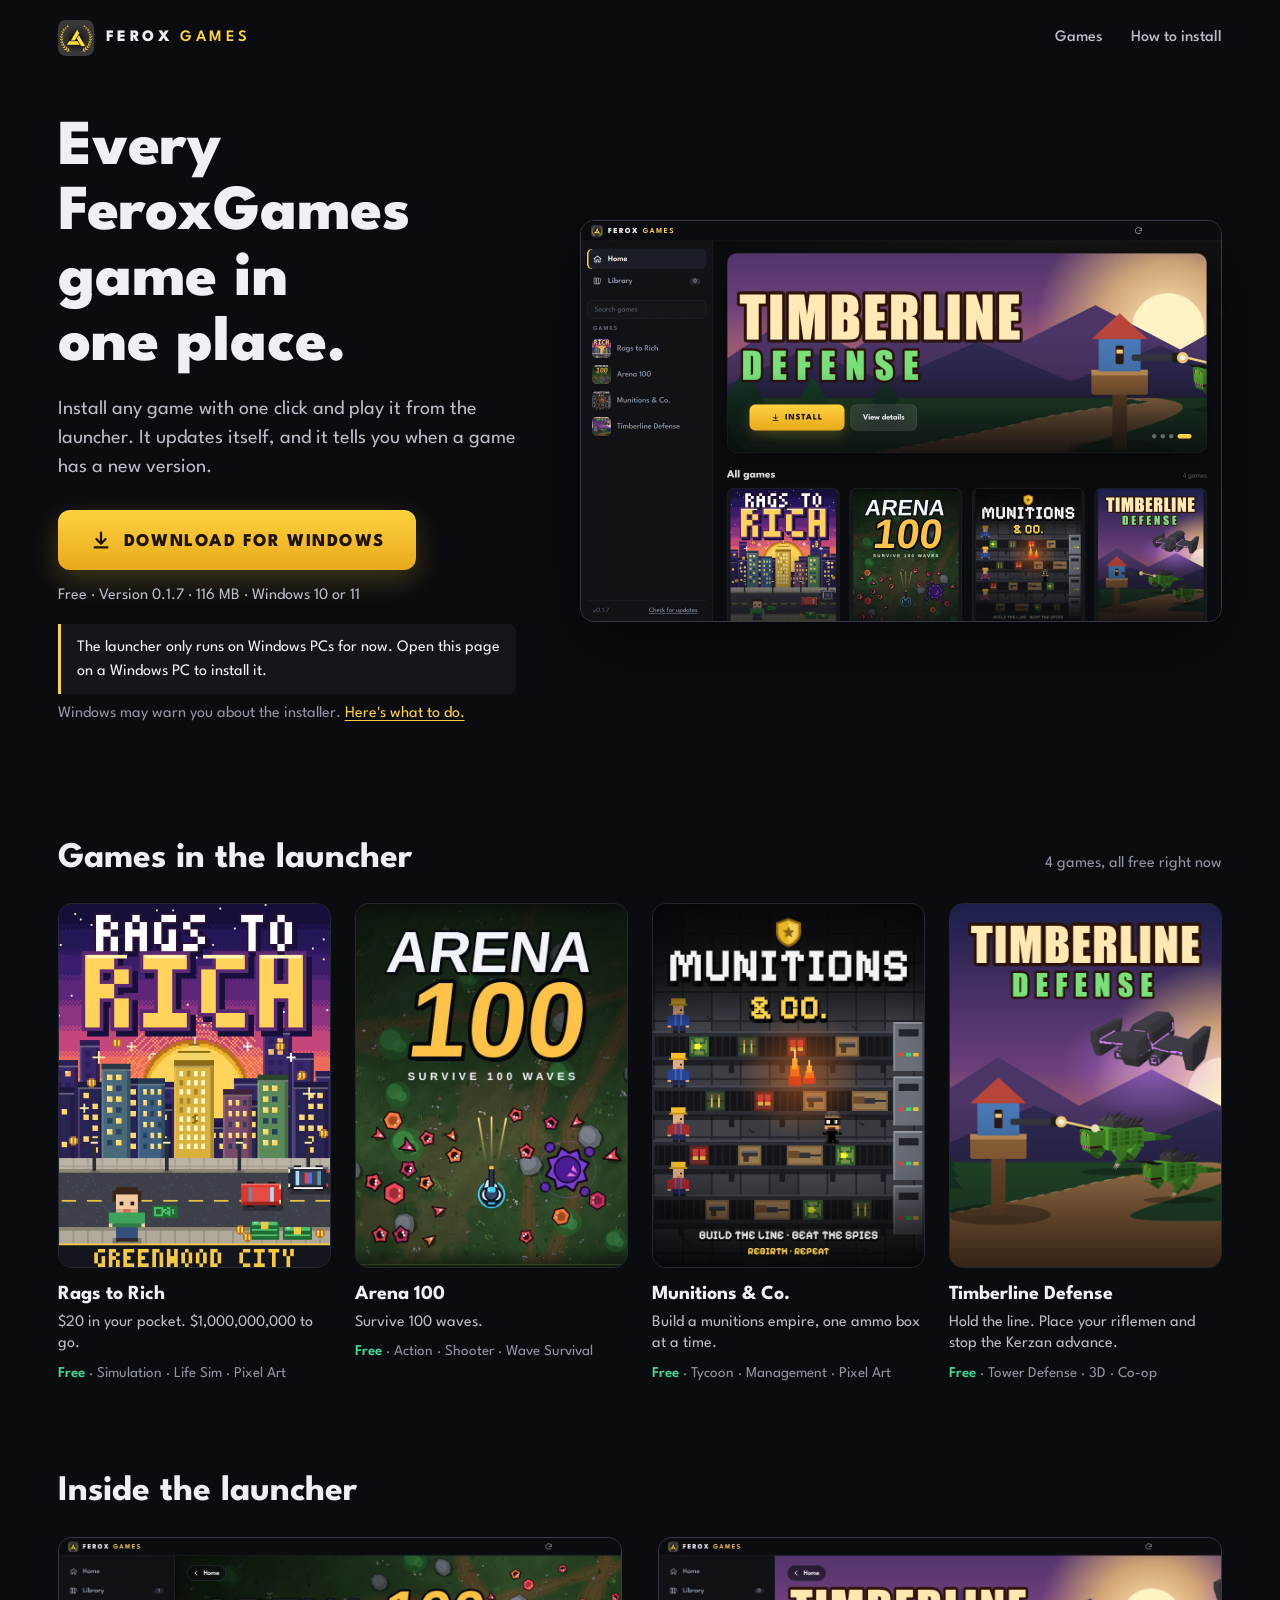
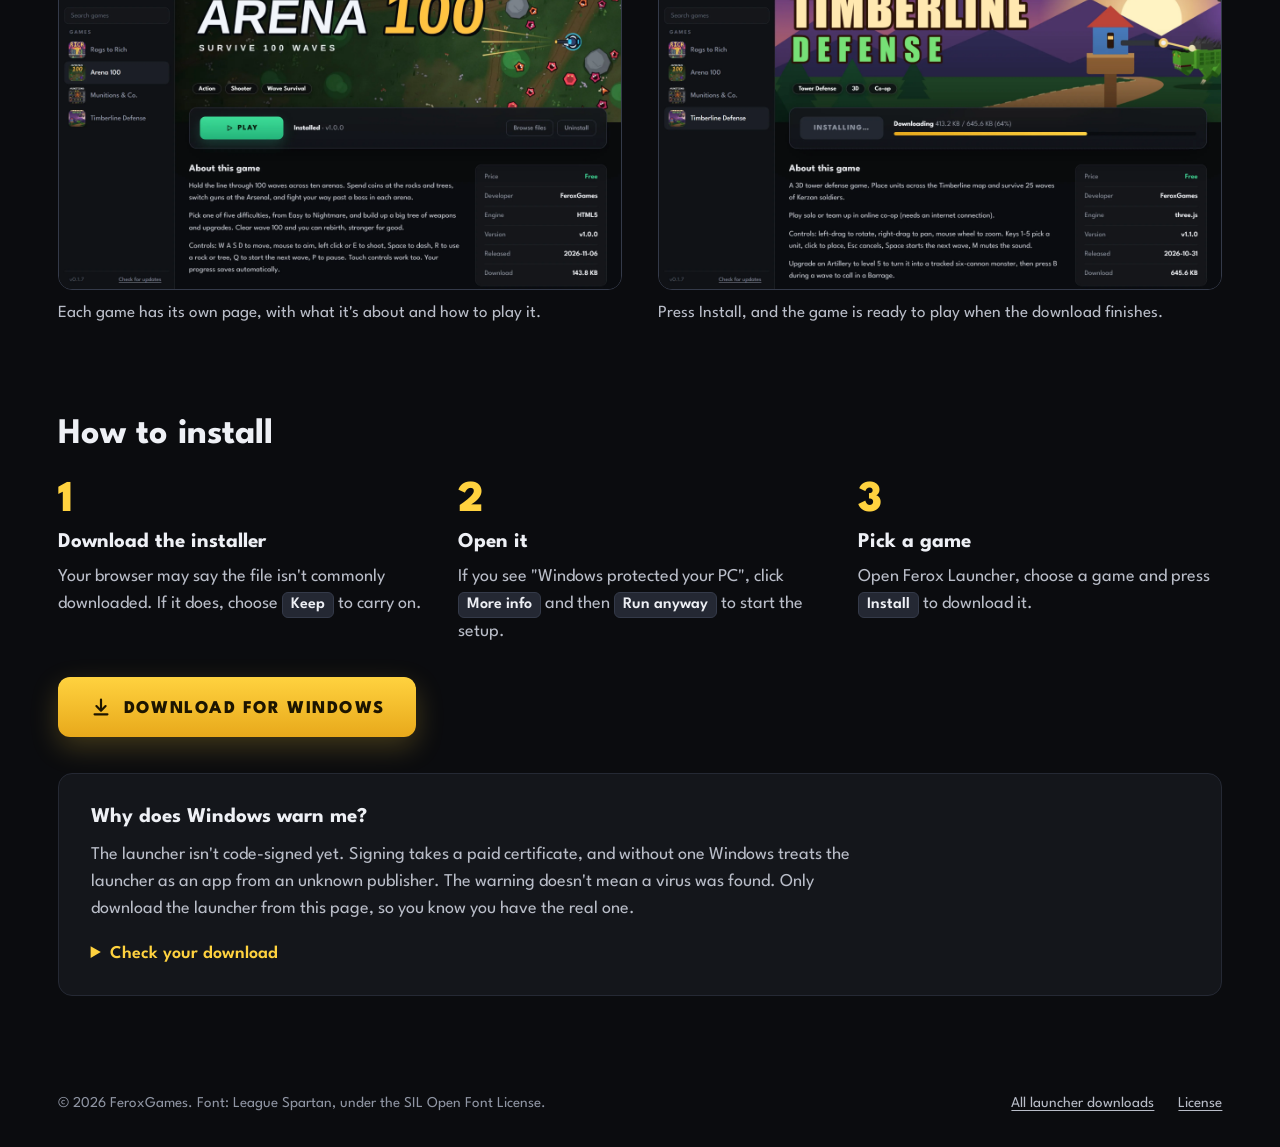
==== index.html @ 181f0e19 "Download page: launcher 0.1.7" ====
<!doctype html>
<html lang="en">
  <head>
    <meta charset="utf-8" />
    <meta name="viewport" content="width=device-width, initial-scale=1" />
    <meta
      http-equiv="Content-Security-Policy"
      content="default-src 'none'; img-src 'self'; style-src 'self'; font-src 'self'; script-src 'self'; connect-src 'self'; base-uri 'none'; form-action 'none'"
    />
    <title>Ferox Launcher by FeroxGames</title>
    <meta name="description" content="Download the Ferox Launcher for Windows and play every FeroxGames game from one place." />
    <meta name="theme-color" content="#0b0c0f" />
    <link rel="icon" type="image/png" href="site/logo.png" />
    <link rel="preload" href="site/LeagueSpartan.woff2" as="font" type="font/woff2" crossorigin />
    <link rel="stylesheet" href="site/site.css" />

    <meta property="og:type" content="website" />
    <meta property="og:site_name" content="FeroxGames" />
    <meta property="og:title" content="Ferox Launcher" />
    <meta property="og:description" content="Download the launcher for Windows and play every FeroxGames game from one place." />
    <meta property="og:url" content="https://feroxgames.github.io/ferox-games/" />
    <meta property="og:image" content="https://feroxgames.github.io/ferox-games/site/og.jpg" />
    <meta name="twitter:card" content="summary_large_image" />

    <script src="site/site.js" defer></script>
  </head>
  <body>
    <header class="top wrap">
      <a class="brand" href="./">
        <img src="site/logo.png" alt="" width="36" height="36" />
        <span class="brand-name">FEROX<span>GAMES</span></span>
      </a>
      <nav class="top-nav" aria-label="On this page">
        <a href="#games">Games</a>
        <a href="#install">How to install</a>
      </nav>
    </header>

    <main>
      <section class="hero wrap">
        <div class="hero-copy">
          <h1>Every FeroxGames game in one place.</h1>
          <p class="lede">Install any game with one click and play it from the launcher. It updates itself, and it tells you when a game has a new version.</p>

          <a class="download" href="https://github.com/FeroxGames/ferox-games/releases/download/launcher/Ferox-Launcher-Setup-0.1.7.exe">
            <svg viewBox="0 0 24 24" aria-hidden="true"><path d="M12 4v11" /><path d="m7 11 5 5 5-5" /><path d="M5 20h14" /></svg>
            Download for Windows
          </a>
          <p class="spec">Free · Version 0.1.7 · 116 MB · Windows 10 or 11</p>
          <p class="not-windows" id="not-windows" hidden>The launcher only runs on Windows PCs for now. Open this page on a Windows PC to install it.</p>
          <p class="hint">Windows may warn you about the installer. <a href="#install">Here's what to do.</a></p>
        </div>

        <figure class="hero-shot">
          <img src="site/shot-home.webp" width="2560" height="1600" alt="The Ferox Launcher home screen, with Timberline Defense featured at the top and a sidebar listing every game." />
        </figure>
      </section>

      <section class="section wrap" id="games" aria-labelledby="games-title">
        <div class="section-head">
          <h2 id="games-title">Games in the launcher</h2>
          <p class="section-meta" id="games-count"></p>
        </div>
        <ul class="game-grid" id="game-grid"></ul>
        <p class="load-note" id="games-error" hidden>The game list didn't load here, but you can still see every game in the launcher.</p>
        <noscript><p class="load-note">Turn on JavaScript to see the game list here. You can also see every game in the launcher.</p></noscript>
      </section>

      <section class="section wrap" aria-labelledby="inside-title">
        <div class="section-head">
          <h2 id="inside-title">Inside the launcher</h2>
        </div>
        <div class="shots">
          <figure>
            <img src="site/shot-game.webp" width="2560" height="1600" loading="lazy" alt="The Arena 100 page in the launcher, with a Play button, a description of the game, and its version and download size." />
            <figcaption>Each game has its own page, with what it's about and how to play it.</figcaption>
          </figure>
          <figure>
            <img src="site/shot-install.webp" width="2560" height="1600" loading="lazy" alt="The Timberline Defense page in the launcher, with a progress bar showing the game downloading." />
            <figcaption>Press Install, and the game is ready to play when the download finishes.</figcaption>
          </figure>
        </div>
      </section>

      <section class="section wrap" id="install" aria-labelledby="install-title">
        <div class="section-head">
          <h2 id="install-title">How to install</h2>
        </div>
        <ol class="steps">
          <li>
            <h3>Download the installer</h3>
            <p>Your browser may say the file isn't commonly downloaded. If it does, choose <b class="ui">Keep</b> to carry on.</p>
          </li>
          <li>
            <h3>Open it</h3>
            <p>If you see "Windows protected your PC", click <b class="ui">More info</b> and then <b class="ui">Run anyway</b> to start the setup.</p>
          </li>
          <li>
            <h3>Pick a game</h3>
            <p>Open Ferox Launcher, choose a game and press <b class="ui">Install</b> to download it.</p>
          </li>
        </ol>

        <a class="download" href="https://github.com/FeroxGames/ferox-games/releases/download/launcher/Ferox-Launcher-Setup-0.1.7.exe">
          <svg viewBox="0 0 24 24" aria-hidden="true"><path d="M12 4v11" /><path d="m7 11 5 5 5-5" /><path d="M5 20h14" /></svg>
          Download for Windows
        </a>

        <div class="why">
          <h3>Why does Windows warn me?</h3>
          <p>The launcher isn't code-signed yet. Signing takes a paid certificate, and without one Windows treats the launcher as an app from an unknown publisher. The warning doesn't mean a virus was found. Only download the launcher from this page, so you know you have the real one.</p>
          <details>
            <summary>Check your download</summary>
            <p>If you want to be sure the file is intact, its SHA-256 checksum should be:</p>
            <code>89eef6b4453ff8482cef9257c792fe8c1c878025b6664fa1de9696ef3a24029a</code>
            <p>To see your file's checksum, run this in PowerShell:</p>
            <code>Get-FileHash "$env:USERPROFILE\Downloads\Ferox-Launcher-Setup-0.1.7.exe"</code>
          </details>
        </div>
      </section>
    </main>

    <footer class="foot wrap">
      <p>© 2026 FeroxGames. Font: League Spartan, under the SIL Open Font License.</p>
      <nav aria-label="More">
        <a href="https://github.com/FeroxGames/ferox-games/releases/tag/launcher">All launcher downloads</a>
        <a href="LICENSE.txt">License</a>
      </nav>
    </footer>
  </body>
</html>
---- site/site.css ----
/* League Spartan, bundled under the SIL Open Font License. */
@font-face {
  font-family: 'League Spartan';
  font-style: normal;
  font-weight: 400 800;
  font-display: swap;
  src: url(LeagueSpartan.woff2) format('woff2');
}

/* Same colours as the launcher itself. */
:root {
  --bg: #0b0c0f;
  --panel: #14161b;
  --panel-3: #242833;
  --line: #252934;
  --line-2: #343a49;
  --text: #eef0f5;
  --soft: #b9bdc8;
  --muted: #8f95a3;
  --gold: #ffd23f;
  --gold-2: #e8a91b;
  --gold-ink: #1d1500;
  --ok: #3ddc97;
  --radius: 14px;
  --ease: cubic-bezier(0.2, 0.7, 0.2, 1);
  --gutter: clamp(16px, 4.5vw, 64px);
  font-family: 'League Spartan', 'Segoe UI', system-ui, sans-serif;
  color-scheme: dark;
}

* {
  box-sizing: border-box;
}

[hidden] {
  display: none !important;
}

html {
  scroll-behavior: smooth;
  -webkit-text-size-adjust: 100%;
}

body {
  margin: 0;
  background: var(--bg);
  color: var(--text);
  font-size: 18px;
  line-height: 1.5;
}

img {
  display: block;
  max-width: 100%;
  height: auto;
}

a {
  color: var(--gold);
  text-underline-offset: 3px;
}

a:focus-visible,
summary:focus-visible {
  outline: 2px solid var(--gold);
  outline-offset: 3px;
  border-radius: 4px;
}

h1,
h2,
h3,
p {
  margin: 0;
}

.wrap {
  width: min(100%, 1360px);
  margin-inline: auto;
  padding-inline: var(--gutter);
}

/* ---------- Header ---------- */

.top {
  display: flex;
  align-items: center;
  justify-content: space-between;
  gap: 24px;
  padding-block: 20px;
}

.brand {
  display: flex;
  align-items: center;
  gap: 12px;
  text-decoration: none;
}

.brand img {
  width: 36px;
  height: 36px;
  border-radius: 8px;
}

.brand-name {
  font-weight: 800;
  font-size: 16px;
  letter-spacing: 0.22em;
  color: var(--text);
  white-space: nowrap;
}

.brand-name span {
  margin-left: 7px;
  font-weight: 600;
  color: var(--gold);
}

.top-nav {
  display: flex;
  gap: 28px;
}

.top-nav a {
  color: var(--soft);
  font-size: 16px;
  font-weight: 500;
  text-decoration: none;
  white-space: nowrap;
}

.top-nav a:hover {
  color: var(--text);
}

/* ---------- Hero ---------- */

.hero {
  display: grid;
  gap: 36px;
  padding-block: 28px 16px;
}

h1 {
  font-size: clamp(40px, 10.5vw, 56px);
  font-weight: 800;
  line-height: 1.02;
  text-wrap: balance;
}

.lede {
  margin-top: 18px;
  max-width: 34em;
  color: var(--soft);
  font-size: 20px;
  line-height: 1.45;
}

.download {
  display: inline-flex;
  align-items: center;
  justify-content: center;
  gap: 12px;
  min-height: 60px;
  padding: 3px 32px 0;
  border-radius: 12px;
  background: linear-gradient(180deg, var(--gold), var(--gold-2));
  color: var(--gold-ink);
  font-size: 18px;
  font-weight: 800;
  letter-spacing: 0.08em;
  text-transform: uppercase;
  text-decoration: none;
  box-shadow: 0 10px 28px rgba(255, 210, 63, 0.22);
  transition: transform 0.15s var(--ease), box-shadow 0.15s;
}

.download:hover {
  transform: translateY(-2px);
  box-shadow: 0 14px 34px rgba(255, 210, 63, 0.32);
}

.download:active {
  transform: translateY(0);
}

.download:focus-visible {
  outline-offset: 4px;
  border-radius: 12px;
}

.download svg {
  flex: none;
  width: 22px;
  height: 22px;
  margin-top: -3px;
  fill: none;
  stroke: currentColor;
  stroke-width: 2.4;
  stroke-linecap: round;
  stroke-linejoin: round;
}

.hero .download {
  margin-top: 28px;
  width: 100%;
}

.spec {
  margin-top: 14px;
  color: var(--soft);
  font-size: 16px;
}

.not-windows {
  margin-top: 16px;
  padding: 12px 16px 10px;
  border-left: 3px solid var(--gold);
  border-radius: 0 8px 8px 0;
  background: var(--panel);
  font-size: 16px;
}

.hint {
  margin-top: 8px;
  color: var(--muted);
  font-size: 16px;
}

.hero-shot {
  margin: 0;
}

.hero-shot img,
.shots img {
  width: 100%;
  border: 1px solid var(--line-2);
  border-radius: var(--radius);
}

.hero-shot img {
  box-shadow: 0 24px 70px rgba(0, 0, 0, 0.6);
}

/* ---------- Sections ---------- */

.section {
  margin-top: 64px;
  scroll-margin-top: 16px;
}

.section-head {
  display: flex;
  flex-wrap: wrap;
  align-items: baseline;
  justify-content: space-between;
  gap: 4px 24px;
  margin-bottom: 24px;
}

h2 {
  font-size: clamp(28px, 7vw, 36px);
  font-weight: 700;
  line-height: 1.15;
}

.section-meta {
  color: var(--muted);
  font-size: 16px;
}

/* ---------- Games ---------- */

.game-grid {
  display: grid;
  grid-template-columns: repeat(2, minmax(0, 1fr));
  gap: 28px 16px;
  margin: 0;
  padding: 0;
  list-style: none;
}

.cover {
  aspect-ratio: 3 / 4;
  width: 100%;
  object-fit: cover;
  border: 1px solid var(--line);
  border-radius: var(--radius);
  background: var(--panel);
}

.cover-blank {
  display: grid;
  place-items: center;
  padding: 16px;
  color: #fff;
  font-size: 22px;
  font-weight: 800;
  line-height: 1.1;
  text-align: center;
  overflow-wrap: anywhere;
}

.game h3 {
  margin-top: 14px;
  font-size: 20px;
  font-weight: 700;
  line-height: 1.2;
}

.tagline {
  margin-top: 6px;
  color: var(--soft);
  font-size: 16px;
  line-height: 1.35;
}

.game-meta {
  margin-top: 8px;
  color: var(--muted);
  font-size: 15px;
  line-height: 1.35;
}

.game-meta strong {
  color: var(--text);
  font-weight: 600;
}

.game-meta strong.free {
  color: var(--ok);
}

.load-note {
  color: var(--soft);
}

/* ---------- Screenshots ---------- */

.shots {
  display: grid;
  gap: 32px;
}

.shots figure {
  margin: 0;
}

.shots figcaption {
  margin-top: 12px;
  color: var(--soft);
  font-size: 17px;
  line-height: 1.4;
}

/* ---------- Install ---------- */

.steps {
  display: grid;
  gap: 28px;
  margin: 0 0 32px;
  padding: 0;
  list-style: none;
  counter-reset: step;
}

.steps li {
  counter-increment: step;
}

.steps li::before {
  content: counter(step);
  display: block;
  margin-bottom: 6px;
  color: var(--gold);
  font-size: 44px;
  font-weight: 800;
  line-height: 1;
}

.steps h3 {
  font-size: 21px;
  font-weight: 700;
  line-height: 1.25;
}

.steps p {
  margin-top: 8px;
  color: var(--soft);
}

.ui {
  display: inline-block;
  padding: 1px 8px 0;
  border: 1px solid var(--line-2);
  border-radius: 6px;
  background: var(--panel-3);
  color: var(--text);
  font-size: 16px;
  font-weight: 600;
  line-height: 1.4;
  white-space: nowrap;
}

#install .download {
  width: 100%;
}

.why {
  margin-top: 36px;
  padding: 24px 20px;
  border: 1px solid var(--line);
  border-radius: var(--radius);
  background: var(--panel);
}

.why h3 {
  font-size: 21px;
  font-weight: 700;
}

.why p {
  margin-top: 8px;
  max-width: 44em;
  color: var(--soft);
}

details {
  margin-top: 18px;
}

summary {
  color: var(--gold);
  font-weight: 600;
  cursor: pointer;
}

code {
  display: block;
  margin-top: 8px;
  padding: 10px 12px;
  border-radius: 8px;
  background: var(--bg);
  color: var(--text);
  font-family: ui-monospace, Consolas, 'Cascadia Mono', monospace;
  font-size: 14px;
  line-height: 1.5;
  overflow-wrap: anywhere;
}

details p {
  margin-top: 14px;
}

/* ---------- Footer ---------- */

.foot {
  display: flex;
  flex-wrap: wrap;
  justify-content: space-between;
  gap: 8px 32px;
  margin-top: 72px;
  padding-block: 24px 32px;
  color: var(--muted);
  font-size: 15px;
}

.foot nav {
  display: flex;
  flex-wrap: wrap;
  gap: 8px 24px;
}

.foot a {
  color: var(--soft);
}

/* ---------- Bigger screens ---------- */

@media (min-width: 560px) {
  .hero .download,
  #install .download {
    width: auto;
  }

  .why {
    padding: 28px 32px;
  }

  code {
    font-size: 15px;
  }
}

@media (min-width: 760px) {
  .game-grid {
    grid-template-columns: repeat(4, minmax(0, 1fr));
    gap: 32px 24px;
  }

  .shots,
  .steps {
    gap: 36px;
  }

  .shots {
    grid-template-columns: repeat(2, minmax(0, 1fr));
  }

  .steps {
    grid-template-columns: repeat(3, minmax(0, 1fr));
  }

  .section {
    margin-top: 88px;
  }
}

@media (min-width: 1000px) {
  .hero {
    grid-template-columns: minmax(0, 5fr) minmax(0, 7fr);
    gap: clamp(40px, 5vw, 72px);
    align-items: center;
    padding-block: 40px 24px;
  }

  h1 {
    font-size: clamp(50px, 5vw, 68px);
  }
}

@media (max-width: 479px) {
  .top-nav {
    display: none;
  }
}

@media (prefers-reduced-motion: reduce) {
  html {
    scroll-behavior: auto;
  }

  .download {
    transition: none;
  }

  .download:hover {
    transform: none;
  }
}
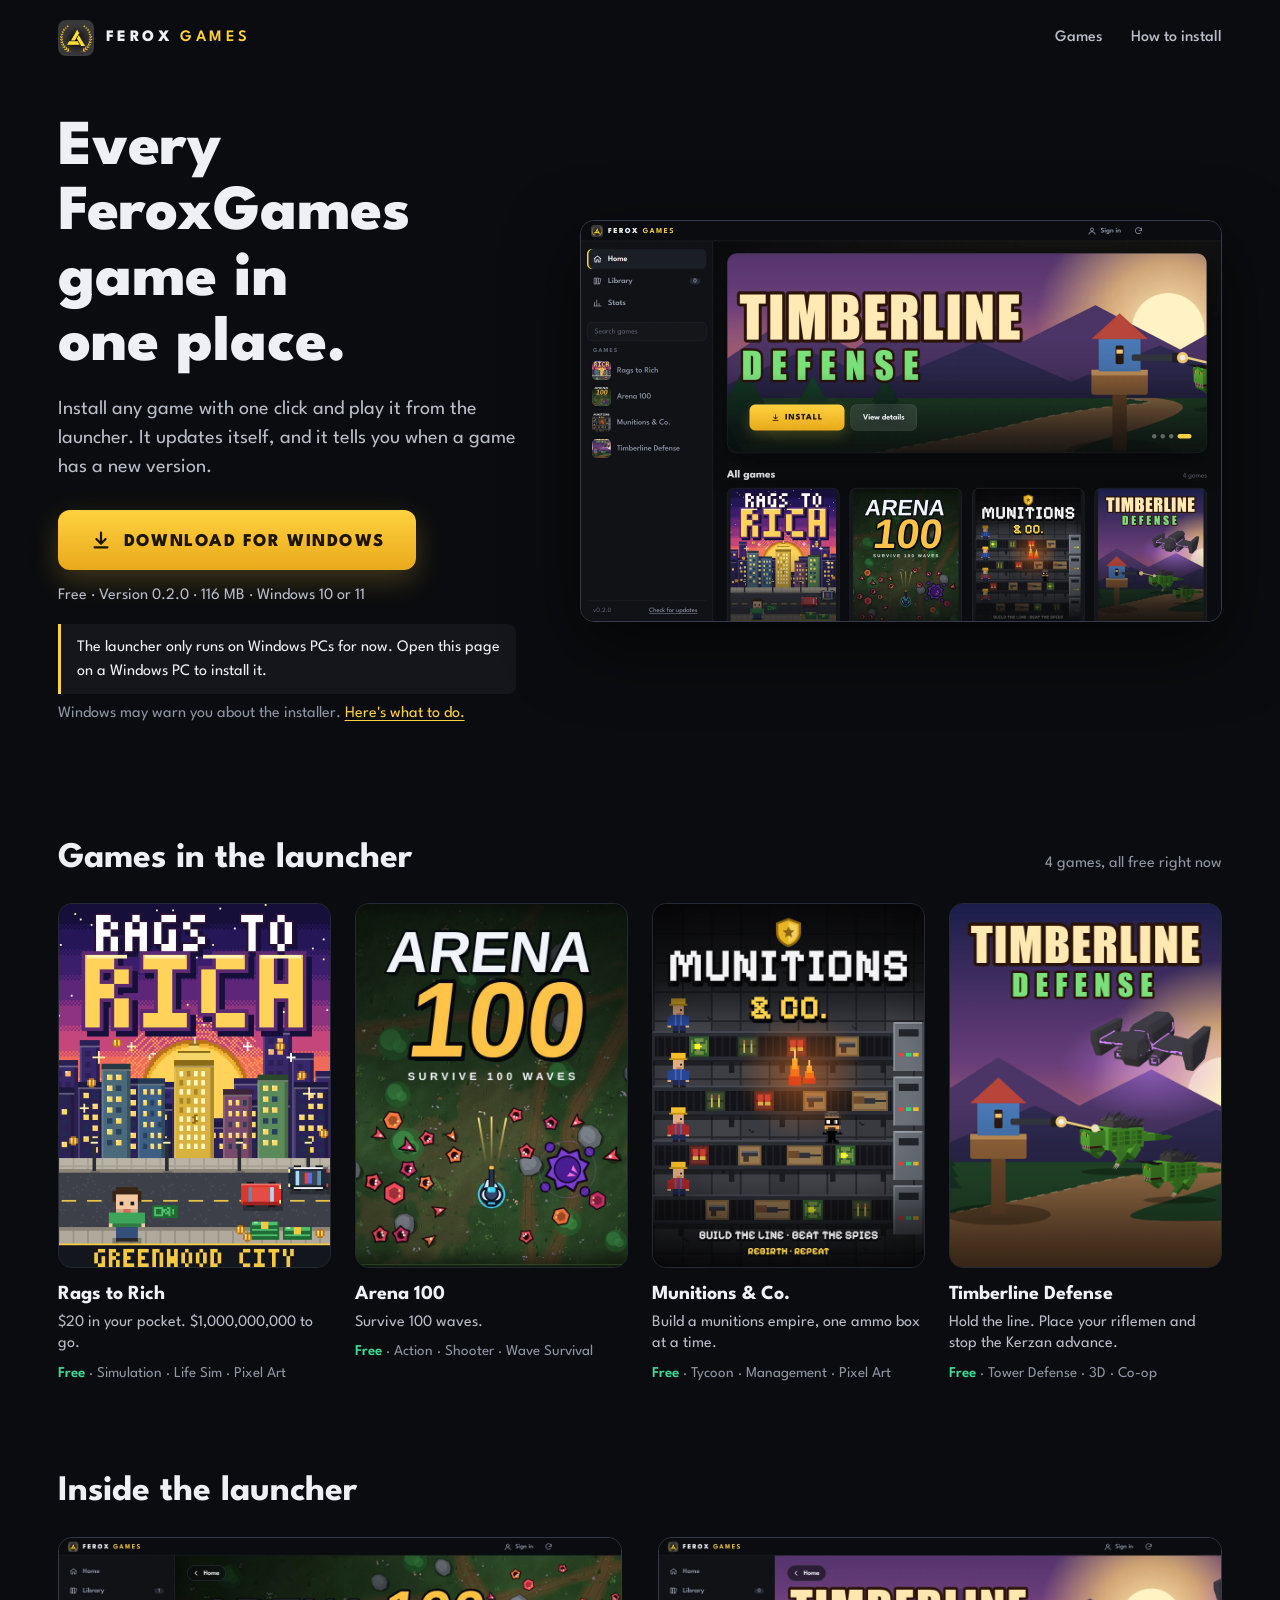
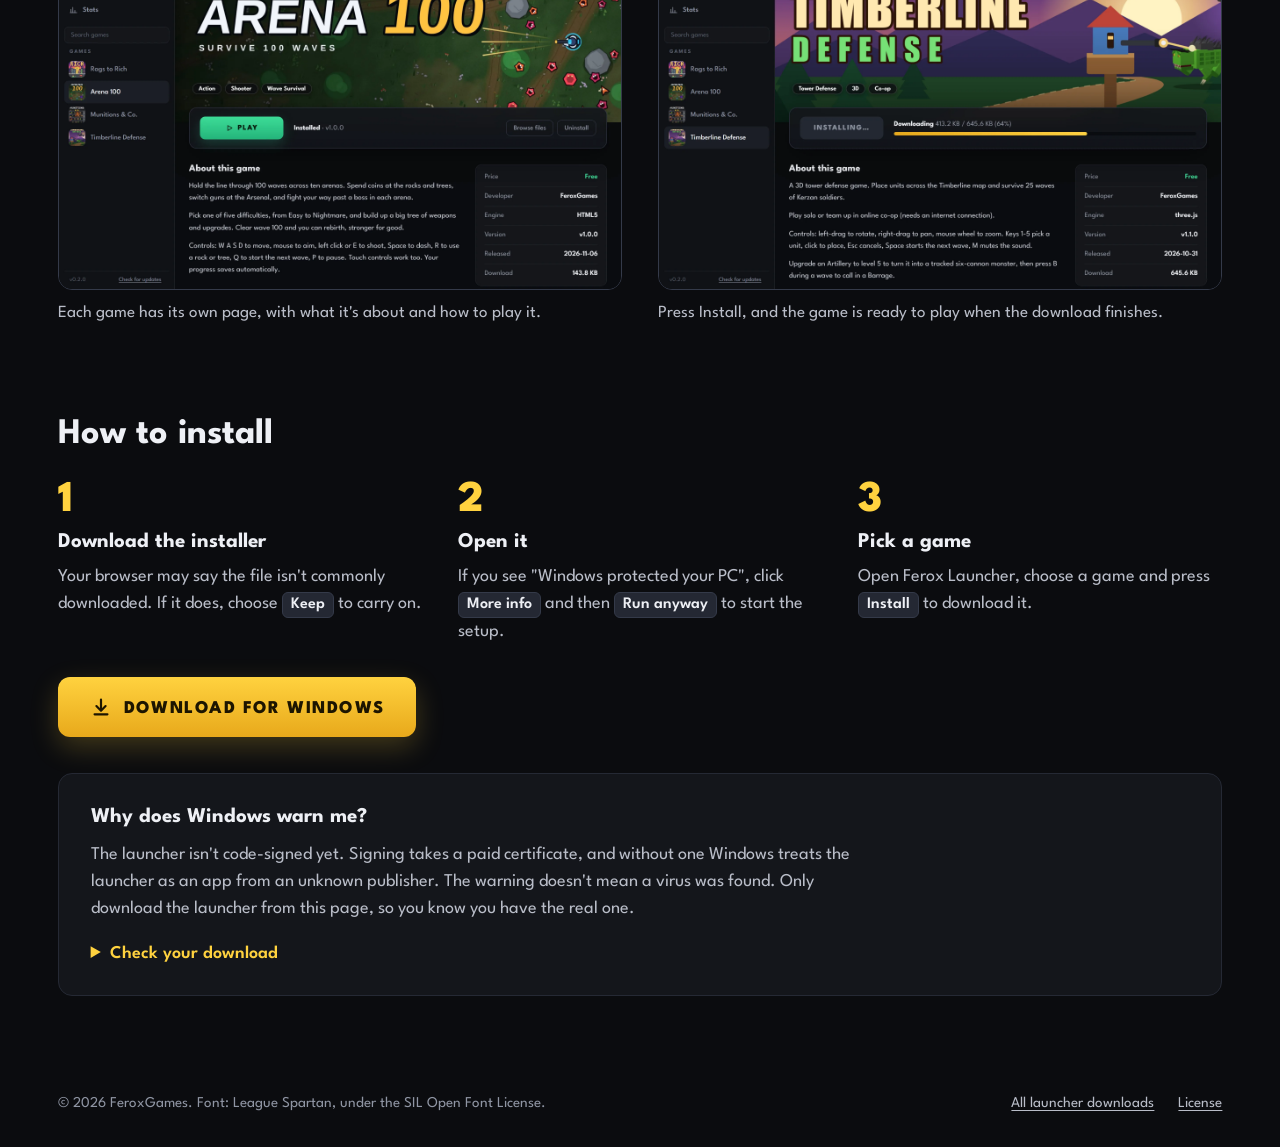
==== commit 379c3b30: "Download page: launcher 0.2.0" ====
--- a/index.html
+++ b/index.html
@@ -42,11 +42,11 @@
           <h1>Every FeroxGames game in one place.</h1>
           <p class="lede">Install any game with one click and play it from the launcher. It updates itself, and it tells you when a game has a new version.</p>
 
-          <a class="download" href="https://github.com/FeroxGames/ferox-games/releases/download/launcher/Ferox-Launcher-Setup-0.1.7.exe">
+          <a class="download" href="https://github.com/FeroxGames/ferox-games/releases/download/launcher/Ferox-Launcher-Setup-0.2.0.exe">
             <svg viewBox="0 0 24 24" aria-hidden="true"><path d="M12 4v11" /><path d="m7 11 5 5 5-5" /><path d="M5 20h14" /></svg>
             Download for Windows
           </a>
-          <p class="spec">Free · Version 0.1.7 · 116 MB · Windows 10 or 11</p>
+          <p class="spec">Free · Version 0.2.0 · 116 MB · Windows 10 or 11</p>
           <p class="not-windows" id="not-windows" hidden>The launcher only runs on Windows PCs for now. Open this page on a Windows PC to install it.</p>
           <p class="hint">Windows may warn you about the installer. <a href="#install">Here's what to do.</a></p>
         </div>
@@ -101,7 +101,7 @@
           </li>
         </ol>
 
-        <a class="download" href="https://github.com/FeroxGames/ferox-games/releases/download/launcher/Ferox-Launcher-Setup-0.1.7.exe">
+        <a class="download" href="https://github.com/FeroxGames/ferox-games/releases/download/launcher/Ferox-Launcher-Setup-0.2.0.exe">
           <svg viewBox="0 0 24 24" aria-hidden="true"><path d="M12 4v11" /><path d="m7 11 5 5 5-5" /><path d="M5 20h14" /></svg>
           Download for Windows
         </a>
@@ -112,9 +112,9 @@
           <details>
             <summary>Check your download</summary>
             <p>If you want to be sure the file is intact, its SHA-256 checksum should be:</p>
-            <code>89eef6b4453ff8482cef9257c792fe8c1c878025b6664fa1de9696ef3a24029a</code>
+            <code>5e2087c6b8f529bc122a85312440703d6241b3025ff9f4031465cf1ab475a26c</code>
             <p>To see your file's checksum, run this in PowerShell:</p>
-            <code>Get-FileHash "$env:USERPROFILE\Downloads\Ferox-Launcher-Setup-0.1.7.exe"</code>
+            <code>Get-FileHash "$env:USERPROFILE\Downloads\Ferox-Launcher-Setup-0.2.0.exe"</code>
           </details>
         </div>
       </section>
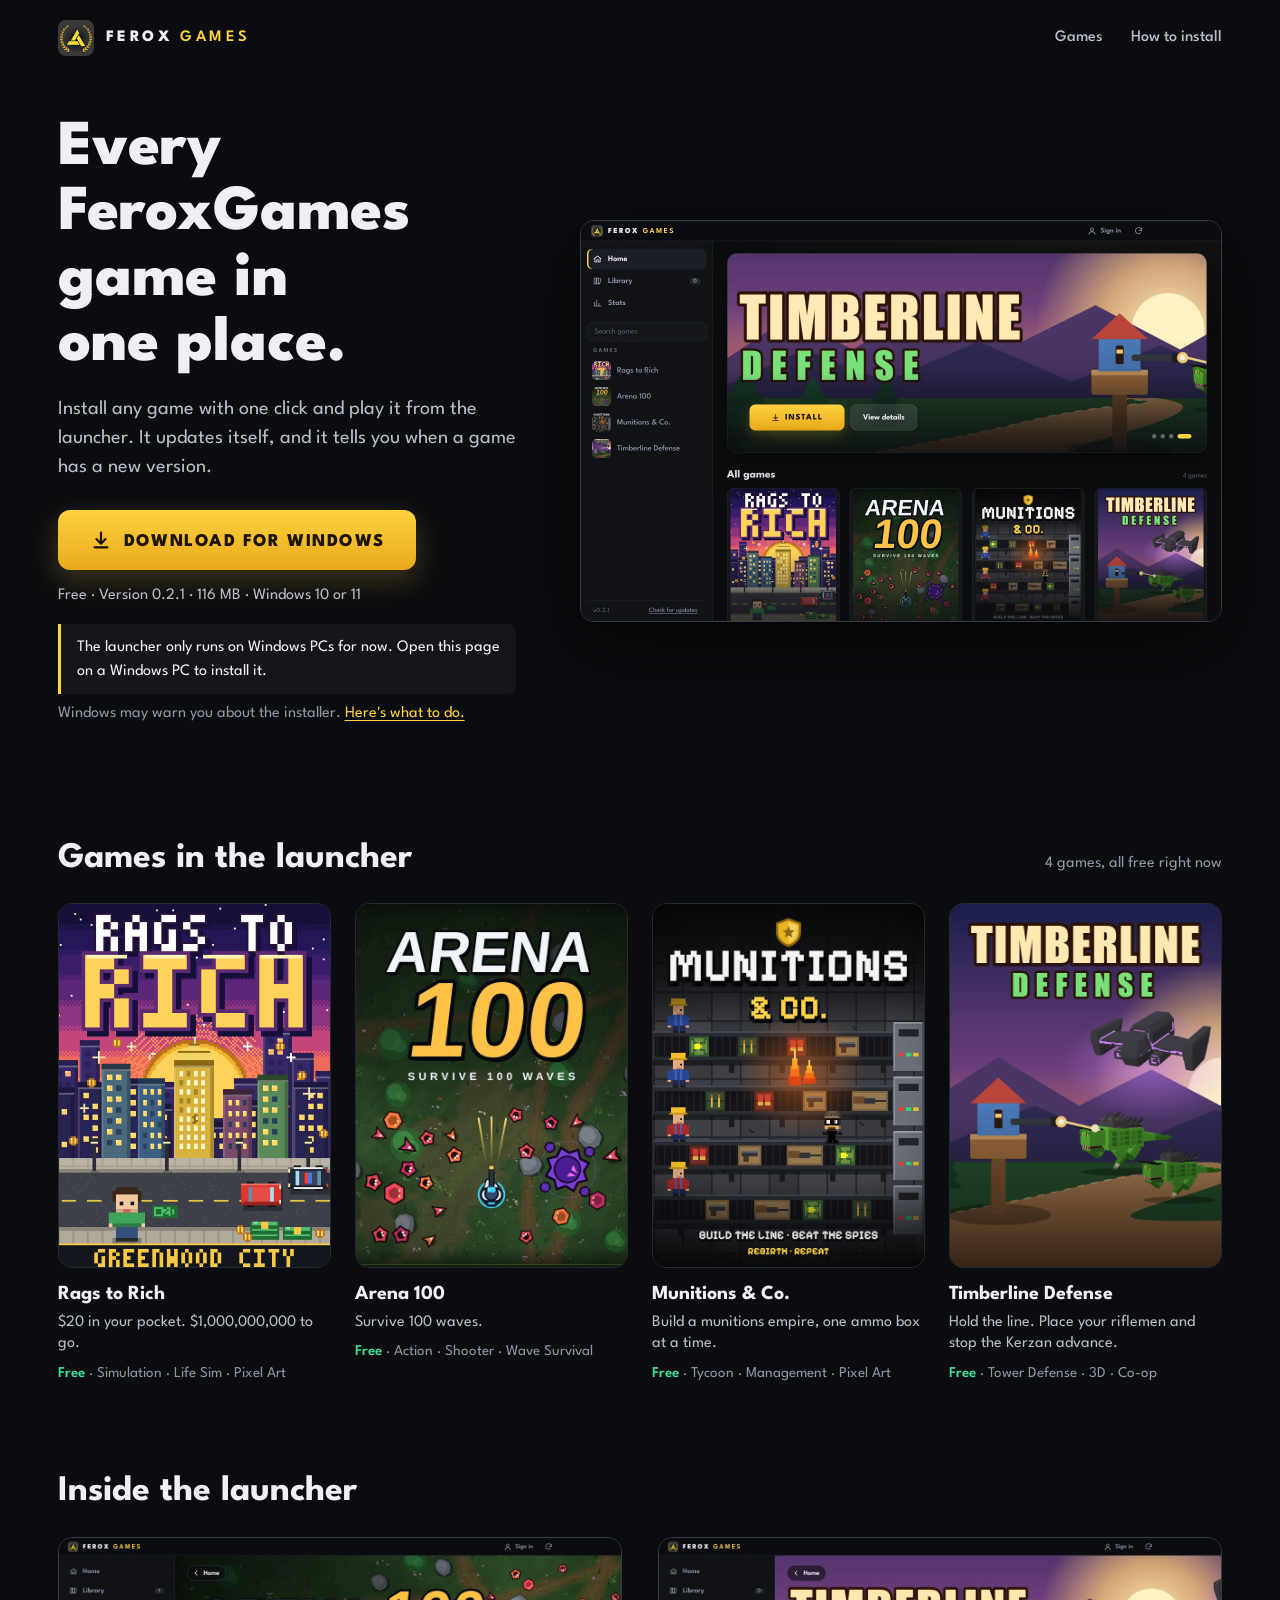
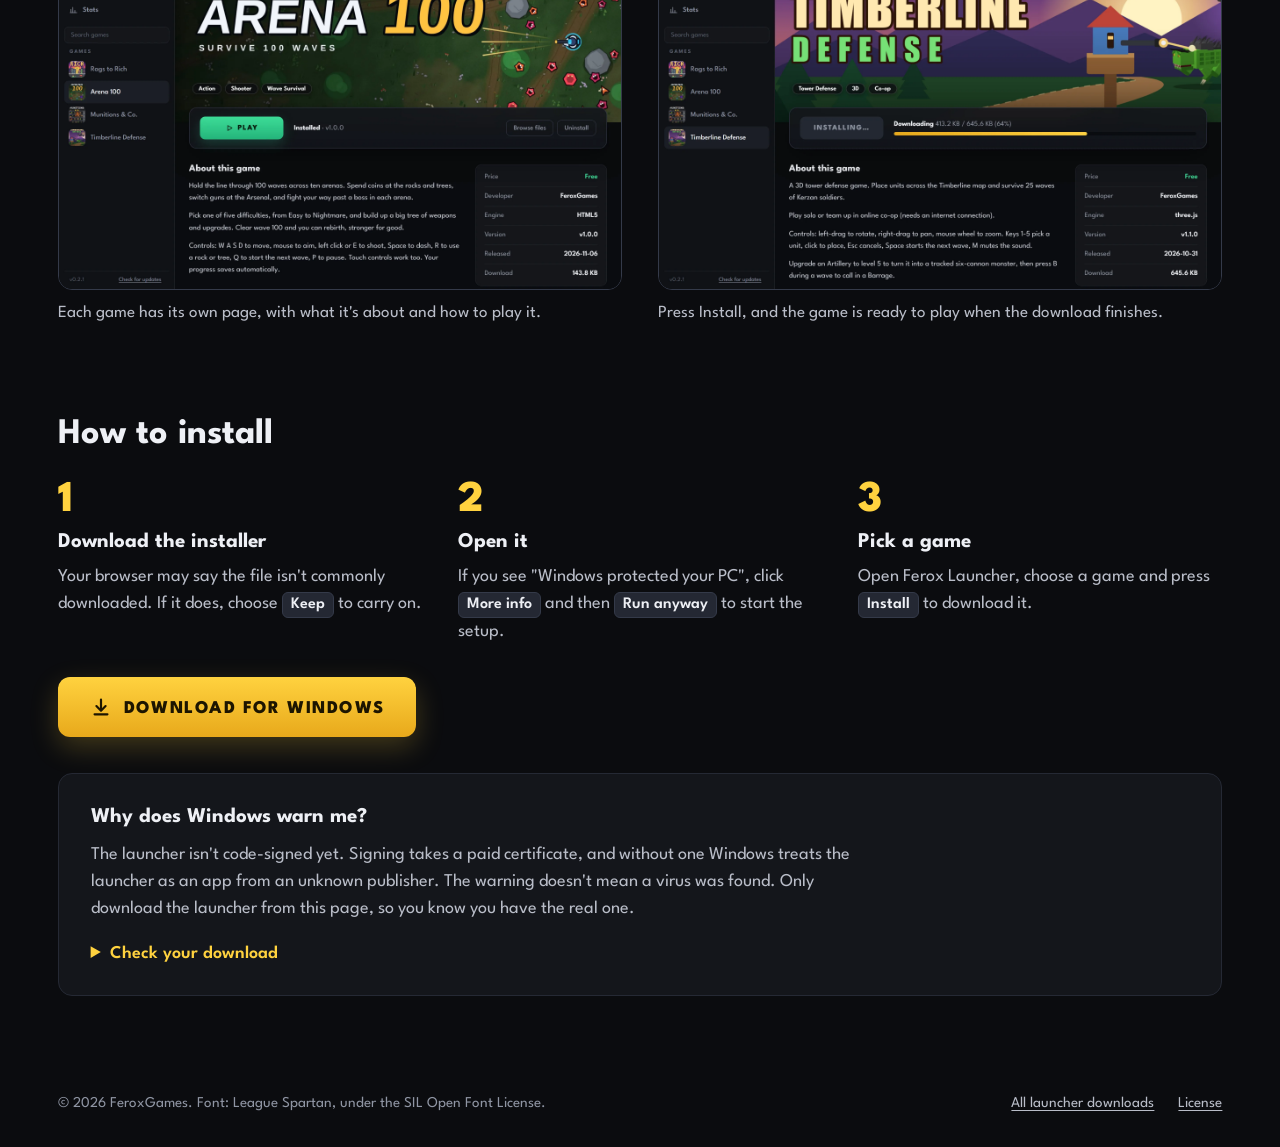
==== commit 3e92760f: "Download page: launcher 0.2.1" ====
--- a/index.html
+++ b/index.html
@@ -42,11 +42,11 @@
           <h1>Every FeroxGames game in one place.</h1>
           <p class="lede">Install any game with one click and play it from the launcher. It updates itself, and it tells you when a game has a new version.</p>
 
-          <a class="download" href="https://github.com/FeroxGames/ferox-games/releases/download/launcher/Ferox-Launcher-Setup-0.2.0.exe">
+          <a class="download" href="https://github.com/FeroxGames/ferox-games/releases/download/launcher/Ferox-Launcher-Setup-0.2.1.exe">
             <svg viewBox="0 0 24 24" aria-hidden="true"><path d="M12 4v11" /><path d="m7 11 5 5 5-5" /><path d="M5 20h14" /></svg>
             Download for Windows
           </a>
-          <p class="spec">Free · Version 0.2.0 · 116 MB · Windows 10 or 11</p>
+          <p class="spec">Free · Version 0.2.1 · 116 MB · Windows 10 or 11</p>
           <p class="not-windows" id="not-windows" hidden>The launcher only runs on Windows PCs for now. Open this page on a Windows PC to install it.</p>
           <p class="hint">Windows may warn you about the installer. <a href="#install">Here's what to do.</a></p>
         </div>
@@ -101,7 +101,7 @@
           </li>
         </ol>
 
-        <a class="download" href="https://github.com/FeroxGames/ferox-games/releases/download/launcher/Ferox-Launcher-Setup-0.2.0.exe">
+        <a class="download" href="https://github.com/FeroxGames/ferox-games/releases/download/launcher/Ferox-Launcher-Setup-0.2.1.exe">
           <svg viewBox="0 0 24 24" aria-hidden="true"><path d="M12 4v11" /><path d="m7 11 5 5 5-5" /><path d="M5 20h14" /></svg>
           Download for Windows
         </a>
@@ -112,9 +112,9 @@
           <details>
             <summary>Check your download</summary>
             <p>If you want to be sure the file is intact, its SHA-256 checksum should be:</p>
-            <code>5e2087c6b8f529bc122a85312440703d6241b3025ff9f4031465cf1ab475a26c</code>
+            <code>1c2bb1956cfbbe49f6b1cf2e172ff30d0cf0b2dd3dacc4de9bd415cef2e425ab</code>
             <p>To see your file's checksum, run this in PowerShell:</p>
-            <code>Get-FileHash "$env:USERPROFILE\Downloads\Ferox-Launcher-Setup-0.2.0.exe"</code>
+            <code>Get-FileHash "$env:USERPROFILE\Downloads\Ferox-Launcher-Setup-0.2.1.exe"</code>
           </details>
         </div>
       </section>
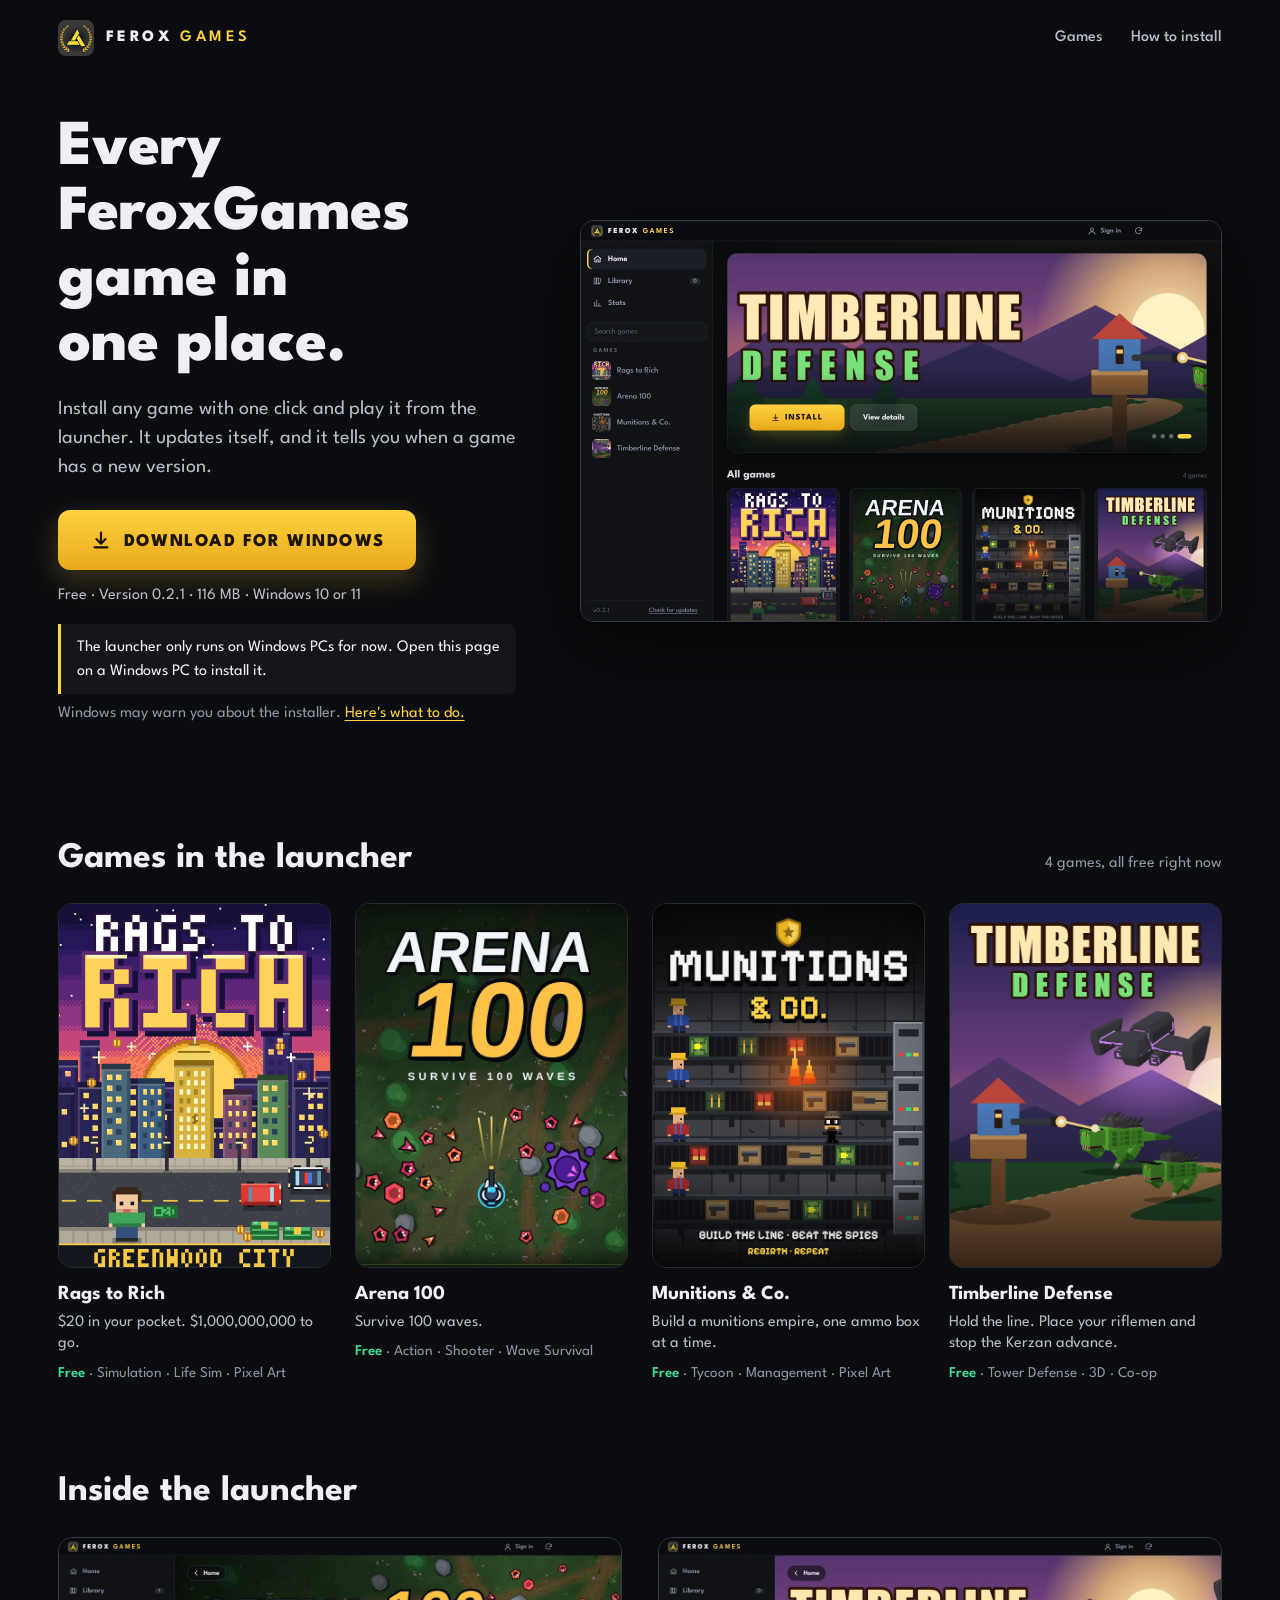
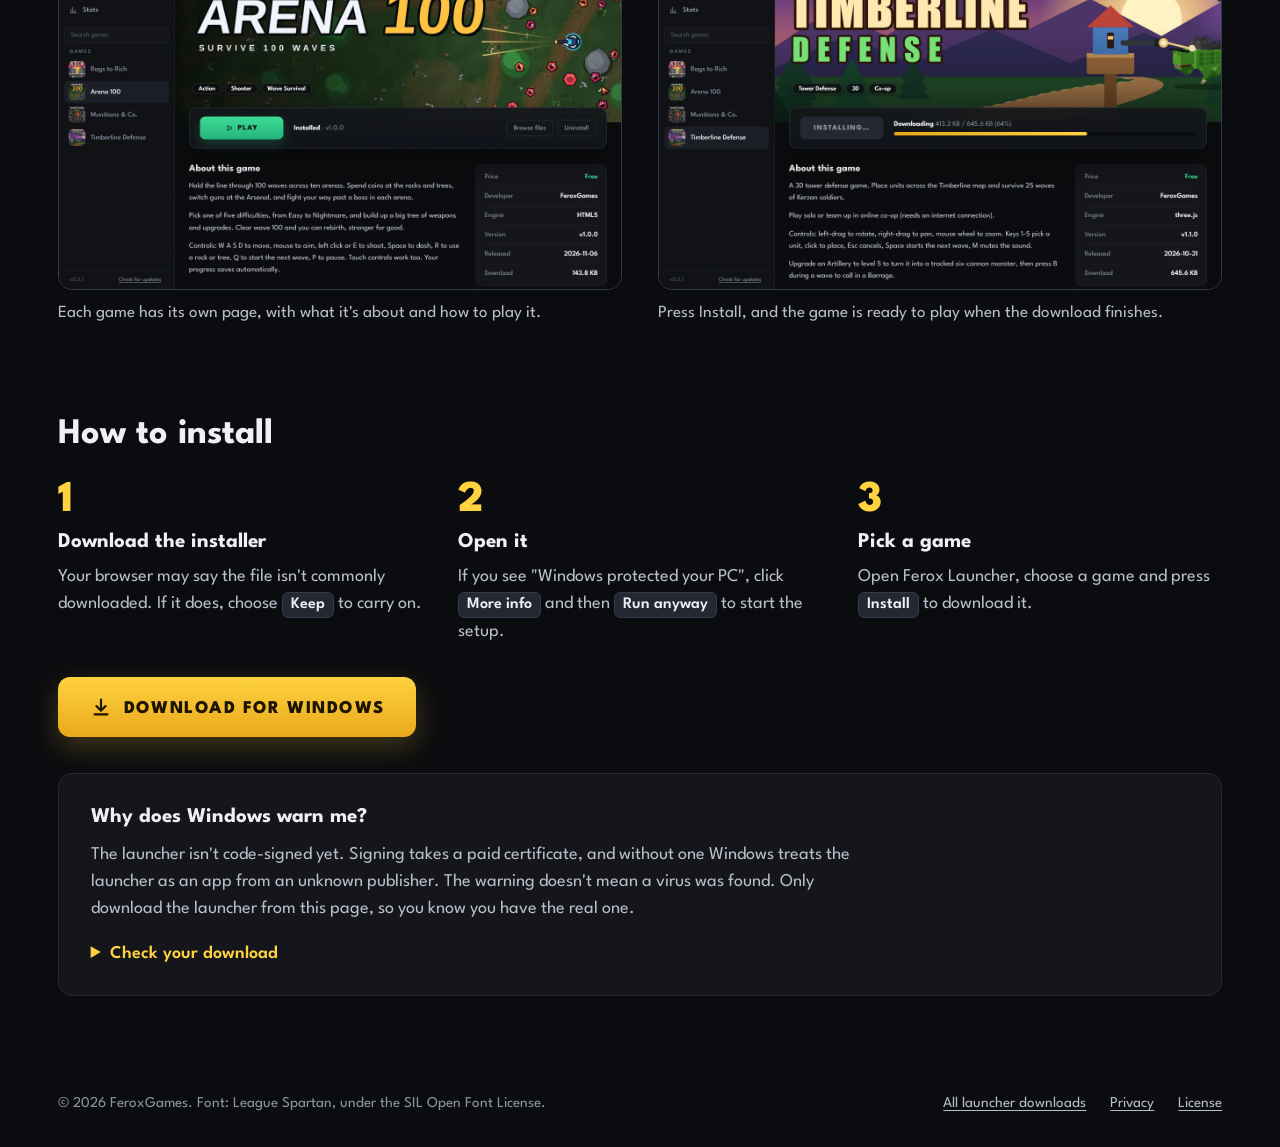
==== commit 613c5f8f: "Add privacy page and patch notes to the game list" ====
--- a/index.html
+++ b/index.html
@@ -124,6 +124,7 @@
       <p>© 2026 FeroxGames. Font: League Spartan, under the SIL Open Font License.</p>
       <nav aria-label="More">
         <a href="https://github.com/FeroxGames/ferox-games/releases/tag/launcher">All launcher downloads</a>
+        <a href="privacy.html">Privacy</a>
         <a href="LICENSE.txt">License</a>
       </nav>
     </footer>
--- a/site/site.css
+++ b/site/site.css
@@ -453,6 +453,47 @@
   margin-top: 14px;
 }
 
+/* ---------- Text pages (privacy) ---------- */
+
+.prose {
+  max-width: 46rem;
+  padding-block: 24px 8px;
+}
+
+.prose h2 {
+  margin-top: 44px;
+  font-size: clamp(24px, 6vw, 30px);
+}
+
+.prose p,
+.prose ul {
+  margin-top: 14px;
+  color: var(--soft);
+}
+
+.prose ul {
+  padding-left: 1.25em;
+}
+
+.prose li {
+  margin-top: 8px;
+}
+
+.prose b {
+  color: var(--text);
+  font-weight: 600;
+}
+
+.prose .ui {
+  font-weight: 600;
+}
+
+.prose .updated {
+  margin-top: 10px;
+  color: var(--muted);
+  font-size: 15px;
+}
+
 /* ---------- Footer ---------- */
 
 .foot {
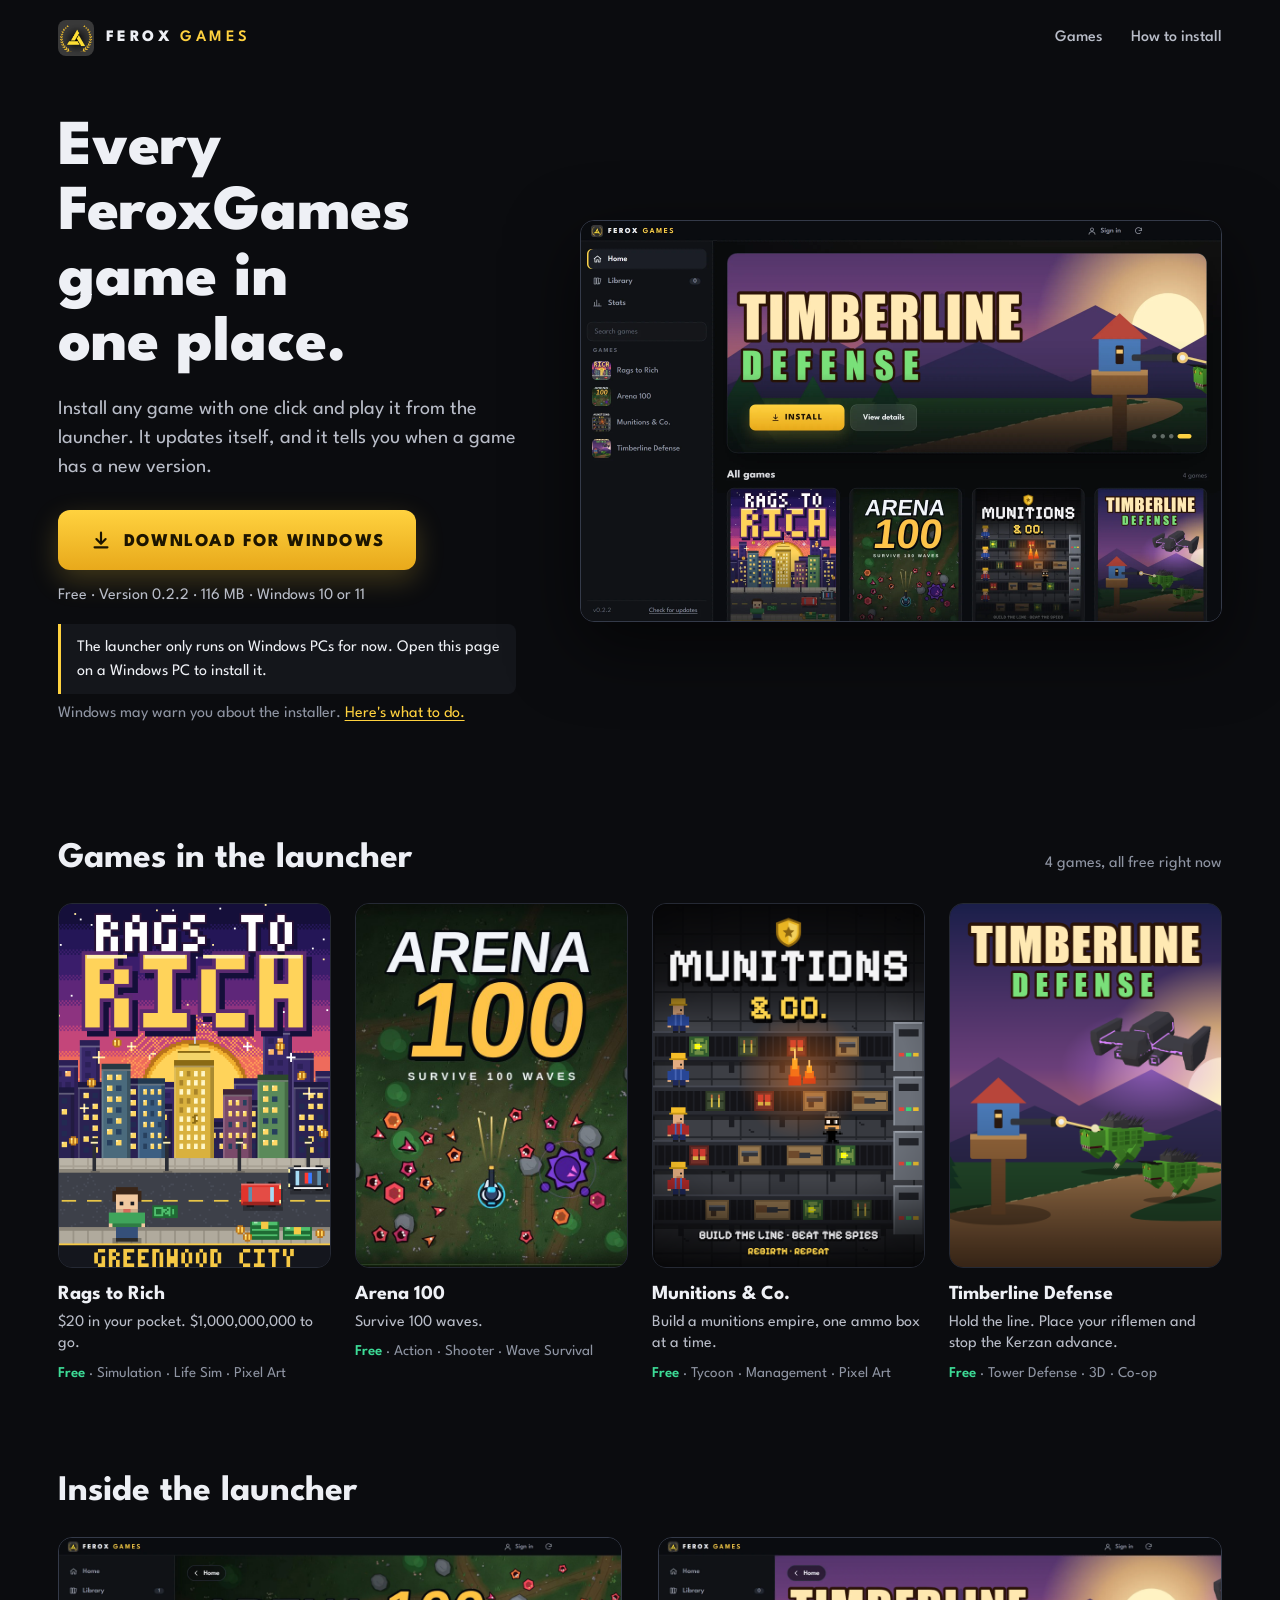
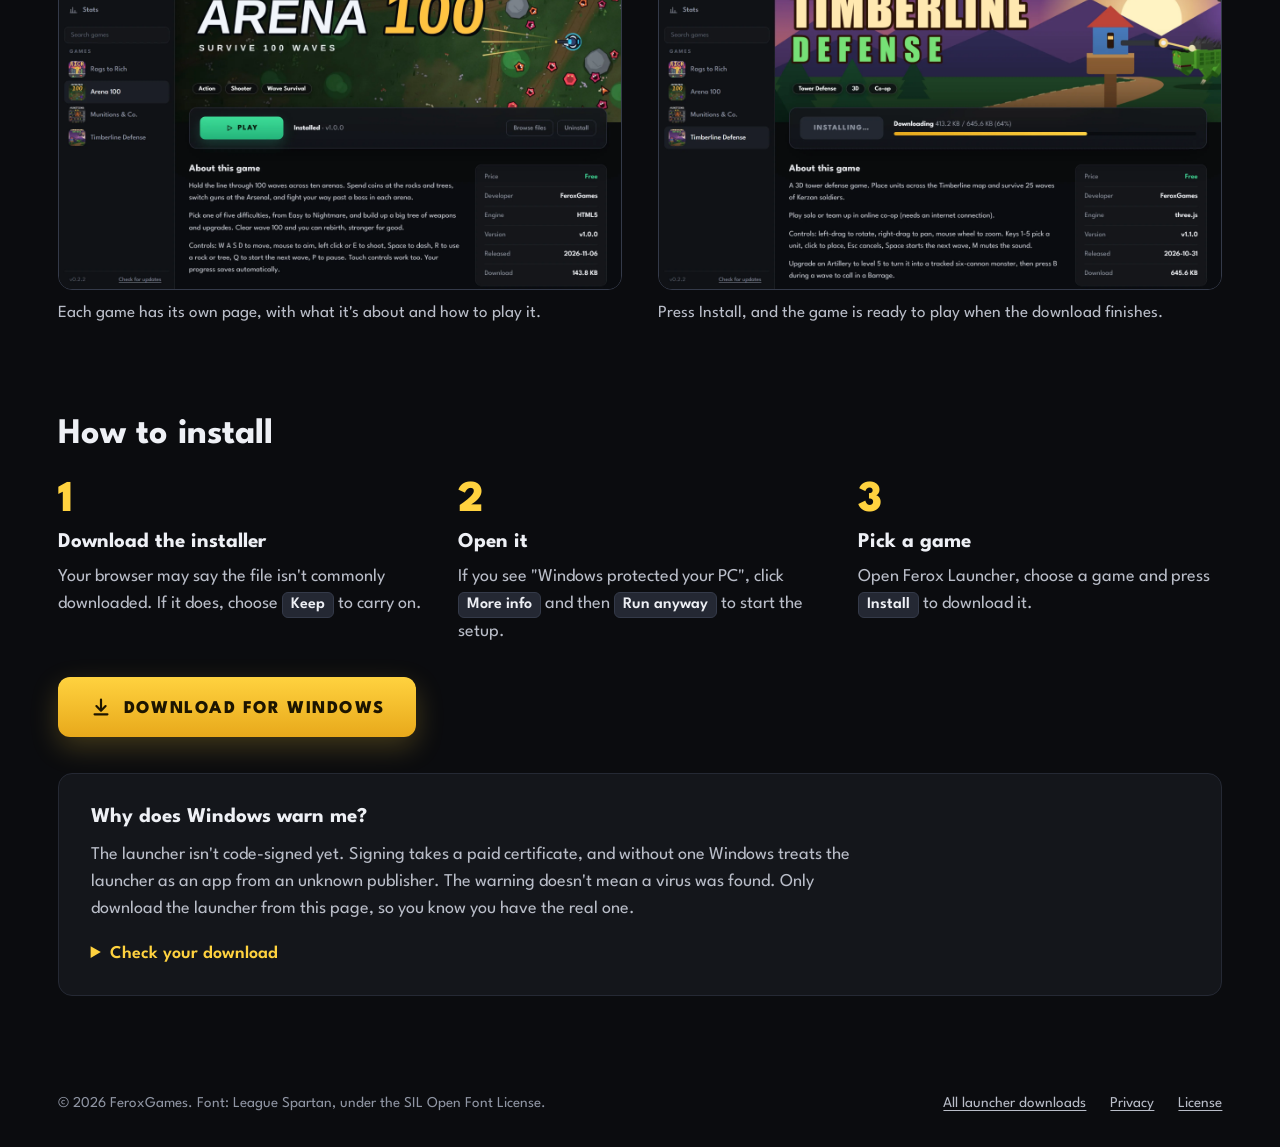
==== commit 8dd2976e: "Download page: launcher 0.2.2; Timberline Defense patch notes" ====
--- a/index.html
+++ b/index.html
@@ -42,11 +42,11 @@
           <h1>Every FeroxGames game in one place.</h1>
           <p class="lede">Install any game with one click and play it from the launcher. It updates itself, and it tells you when a game has a new version.</p>
 
-          <a class="download" href="https://github.com/FeroxGames/ferox-games/releases/download/launcher/Ferox-Launcher-Setup-0.2.1.exe">
+          <a class="download" href="https://github.com/FeroxGames/ferox-games/releases/download/launcher/Ferox-Launcher-Setup-0.2.2.exe">
             <svg viewBox="0 0 24 24" aria-hidden="true"><path d="M12 4v11" /><path d="m7 11 5 5 5-5" /><path d="M5 20h14" /></svg>
             Download for Windows
           </a>
-          <p class="spec">Free · Version 0.2.1 · 116 MB · Windows 10 or 11</p>
+          <p class="spec">Free · Version 0.2.2 · 116 MB · Windows 10 or 11</p>
           <p class="not-windows" id="not-windows" hidden>The launcher only runs on Windows PCs for now. Open this page on a Windows PC to install it.</p>
           <p class="hint">Windows may warn you about the installer. <a href="#install">Here's what to do.</a></p>
         </div>
@@ -101,7 +101,7 @@
           </li>
         </ol>
 
-        <a class="download" href="https://github.com/FeroxGames/ferox-games/releases/download/launcher/Ferox-Launcher-Setup-0.2.1.exe">
+        <a class="download" href="https://github.com/FeroxGames/ferox-games/releases/download/launcher/Ferox-Launcher-Setup-0.2.2.exe">
           <svg viewBox="0 0 24 24" aria-hidden="true"><path d="M12 4v11" /><path d="m7 11 5 5 5-5" /><path d="M5 20h14" /></svg>
           Download for Windows
         </a>
@@ -112,9 +112,9 @@
           <details>
             <summary>Check your download</summary>
             <p>If you want to be sure the file is intact, its SHA-256 checksum should be:</p>
-            <code>1c2bb1956cfbbe49f6b1cf2e172ff30d0cf0b2dd3dacc4de9bd415cef2e425ab</code>
+            <code>9cc80a020d5fb223f50fb87f3e776201a11146ac855520c1f0241fc9a4ab1a00</code>
             <p>To see your file's checksum, run this in PowerShell:</p>
-            <code>Get-FileHash "$env:USERPROFILE\Downloads\Ferox-Launcher-Setup-0.2.1.exe"</code>
+            <code>Get-FileHash "$env:USERPROFILE\Downloads\Ferox-Launcher-Setup-0.2.2.exe"</code>
           </details>
         </div>
       </section>
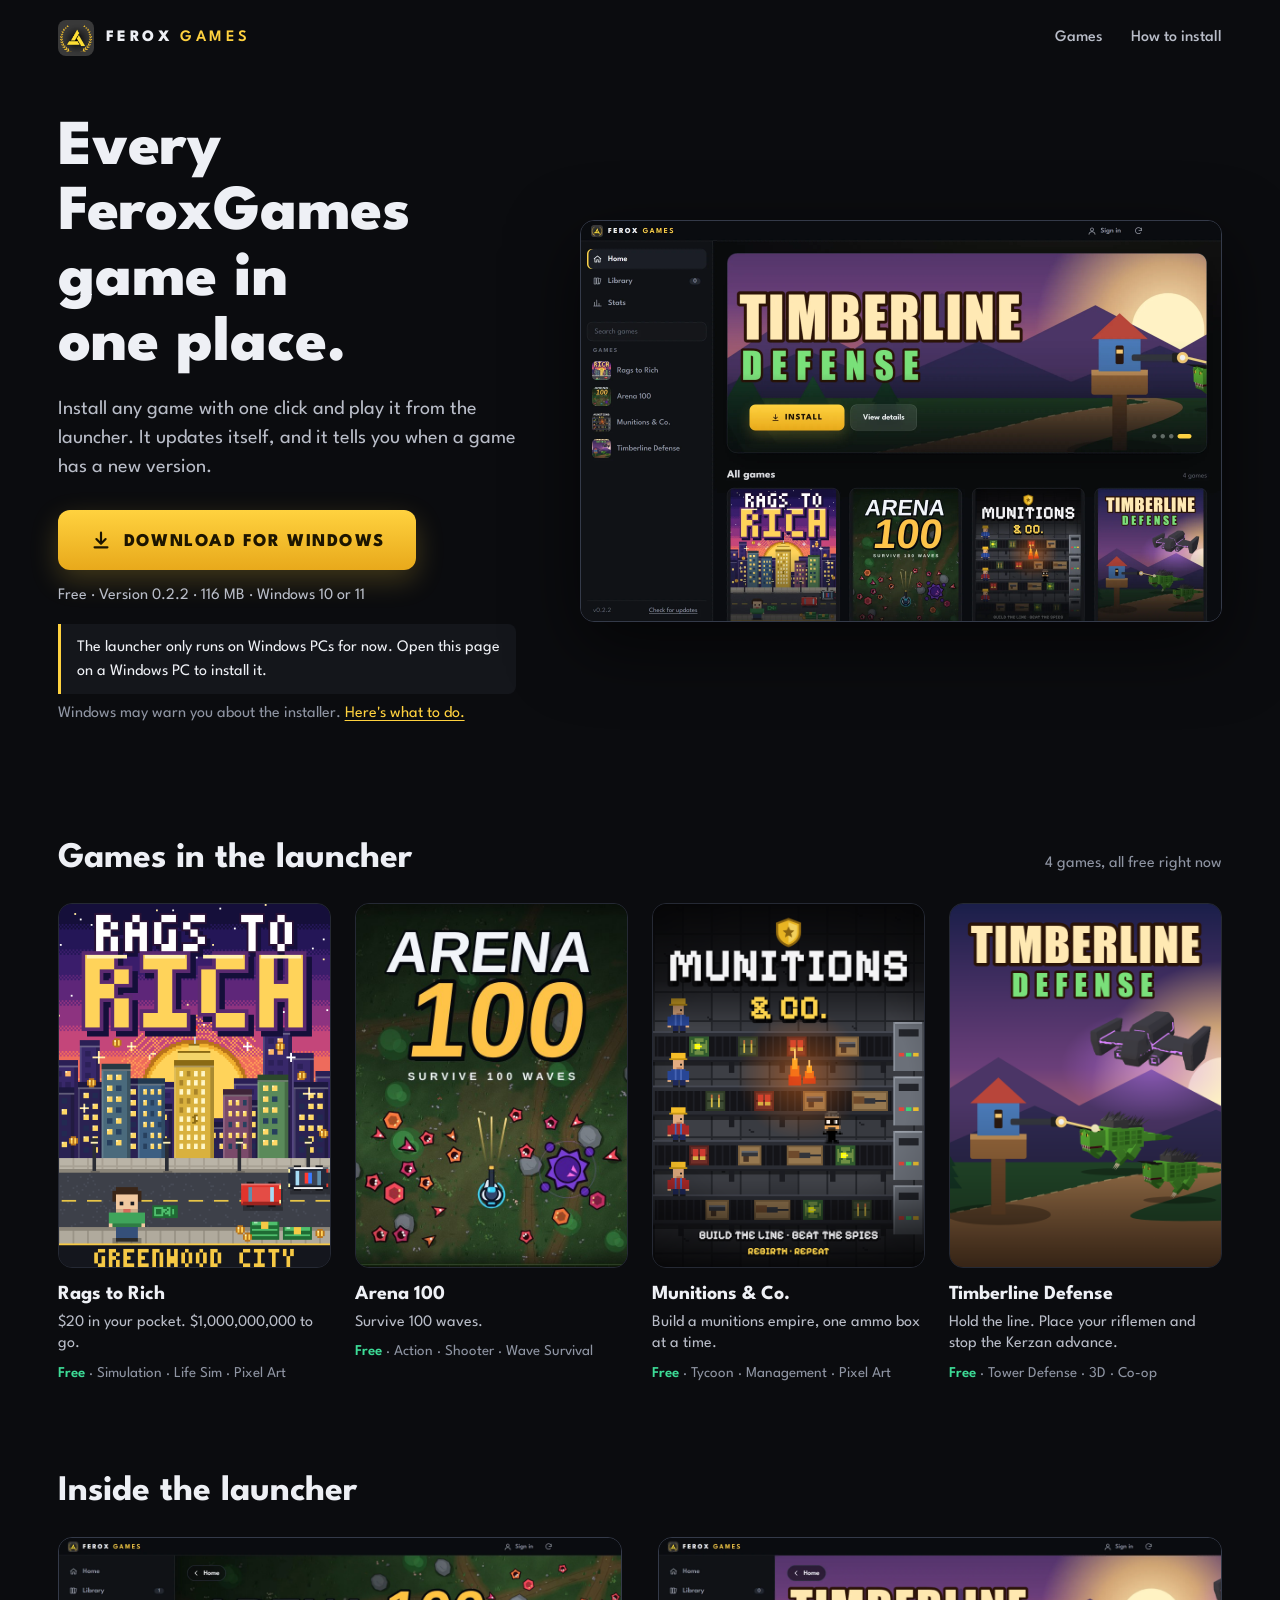
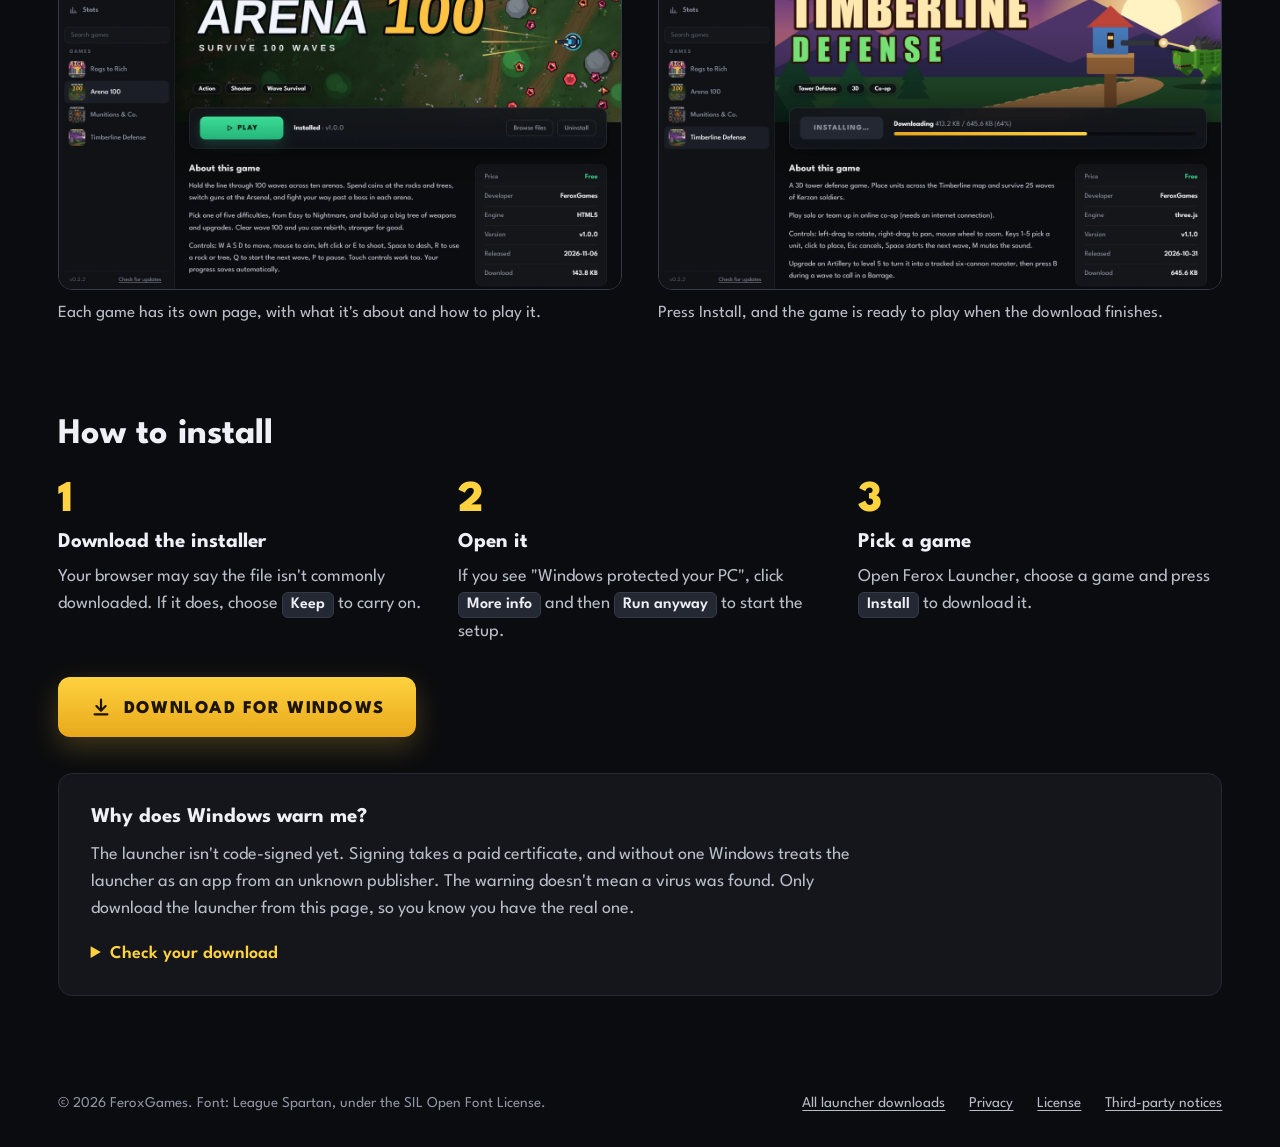
==== commit 24e2451c: "License covers the launcher; add third-party notices" ====
--- a/index.html
+++ b/index.html
@@ -126,6 +126,7 @@
         <a href="https://github.com/FeroxGames/ferox-games/releases/tag/launcher">All launcher downloads</a>
         <a href="privacy.html">Privacy</a>
         <a href="LICENSE.txt">License</a>
+        <a href="THIRD-PARTY-NOTICES.txt">Third-party notices</a>
       </nav>
     </footer>
   </body>
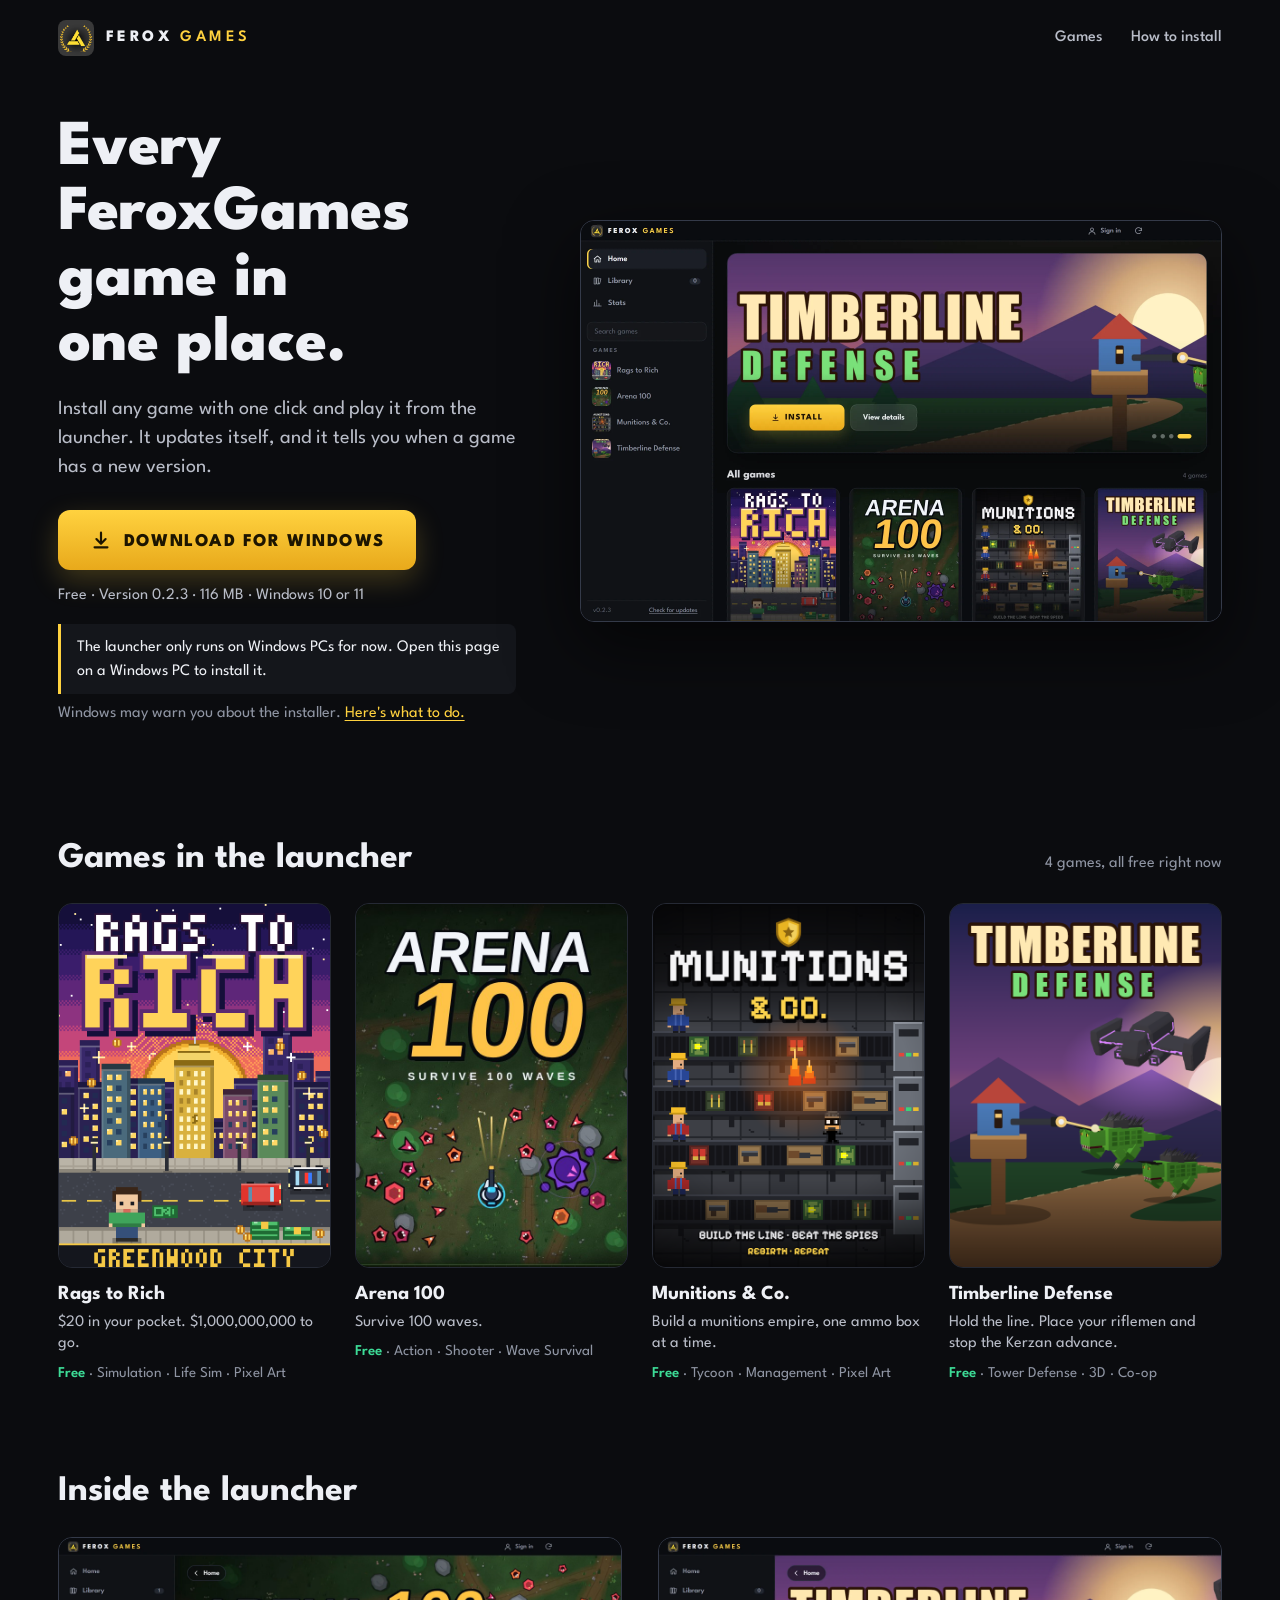
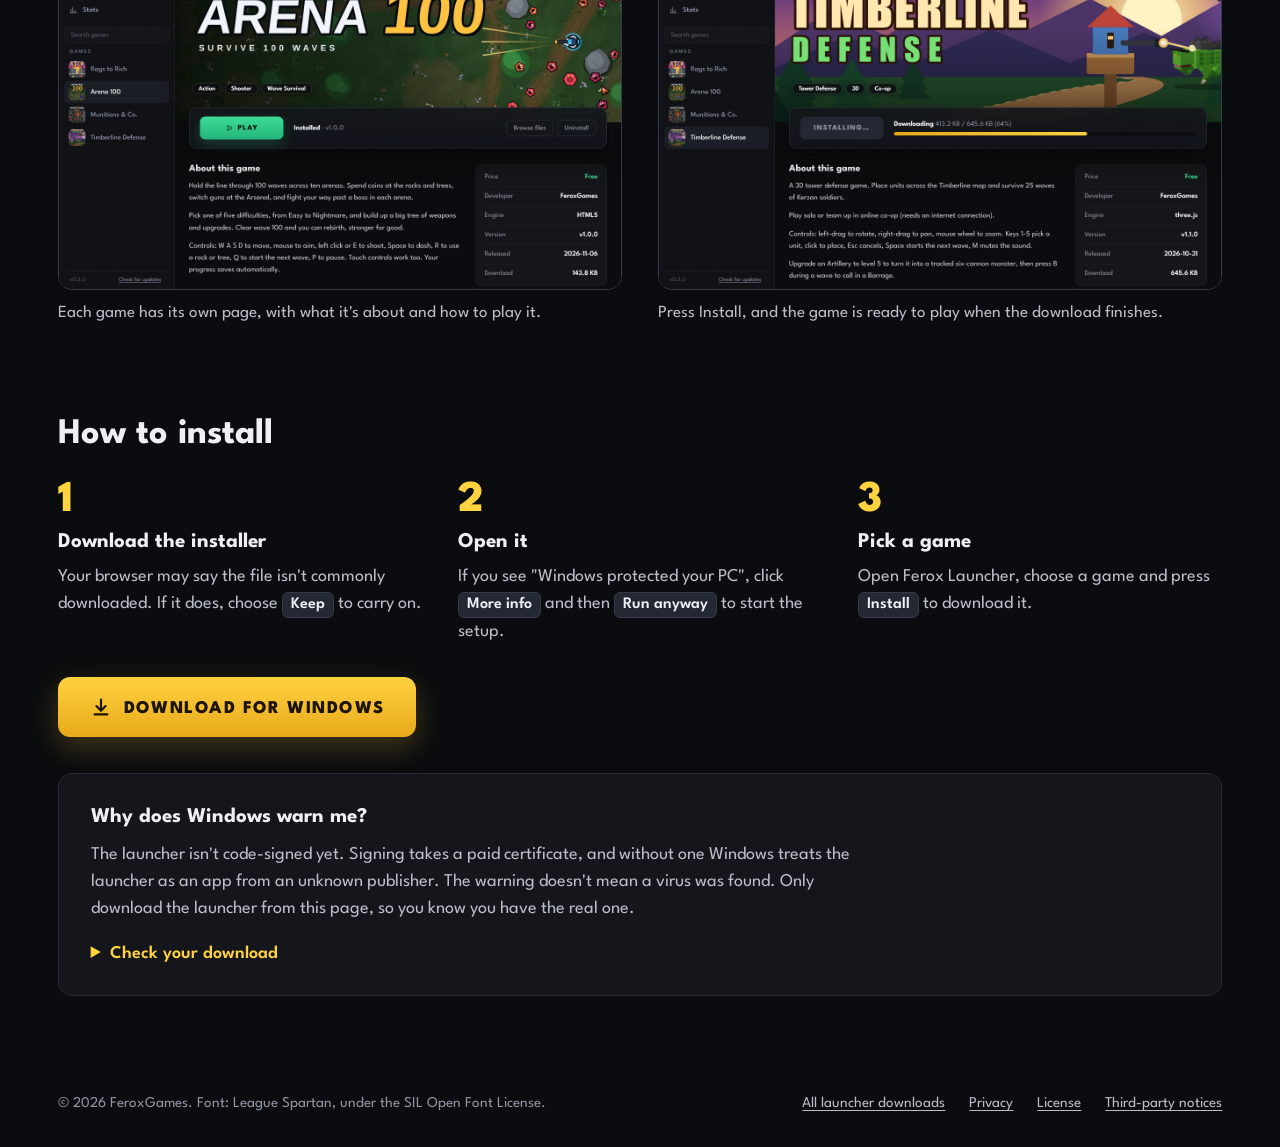
==== commit 8ce5ec73: "Download page: launcher 0.2.3" ====
--- a/index.html
+++ b/index.html
@@ -42,11 +42,11 @@
           <h1>Every FeroxGames game in one place.</h1>
           <p class="lede">Install any game with one click and play it from the launcher. It updates itself, and it tells you when a game has a new version.</p>
 
-          <a class="download" href="https://github.com/FeroxGames/ferox-games/releases/download/launcher/Ferox-Launcher-Setup-0.2.2.exe">
+          <a class="download" href="https://github.com/FeroxGames/ferox-games/releases/download/launcher/Ferox-Launcher-Setup-0.2.3.exe">
             <svg viewBox="0 0 24 24" aria-hidden="true"><path d="M12 4v11" /><path d="m7 11 5 5 5-5" /><path d="M5 20h14" /></svg>
             Download for Windows
           </a>
-          <p class="spec">Free · Version 0.2.2 · 116 MB · Windows 10 or 11</p>
+          <p class="spec">Free · Version 0.2.3 · 116 MB · Windows 10 or 11</p>
           <p class="not-windows" id="not-windows" hidden>The launcher only runs on Windows PCs for now. Open this page on a Windows PC to install it.</p>
           <p class="hint">Windows may warn you about the installer. <a href="#install">Here's what to do.</a></p>
         </div>
@@ -101,7 +101,7 @@
           </li>
         </ol>
 
-        <a class="download" href="https://github.com/FeroxGames/ferox-games/releases/download/launcher/Ferox-Launcher-Setup-0.2.2.exe">
+        <a class="download" href="https://github.com/FeroxGames/ferox-games/releases/download/launcher/Ferox-Launcher-Setup-0.2.3.exe">
           <svg viewBox="0 0 24 24" aria-hidden="true"><path d="M12 4v11" /><path d="m7 11 5 5 5-5" /><path d="M5 20h14" /></svg>
           Download for Windows
         </a>
@@ -112,9 +112,9 @@
           <details>
             <summary>Check your download</summary>
             <p>If you want to be sure the file is intact, its SHA-256 checksum should be:</p>
-            <code>9cc80a020d5fb223f50fb87f3e776201a11146ac855520c1f0241fc9a4ab1a00</code>
+            <code>a7115ada4bf0aab5ce58894ad035b247bee9ae13aaf5a74febe7538a9c857256</code>
             <p>To see your file's checksum, run this in PowerShell:</p>
-            <code>Get-FileHash "$env:USERPROFILE\Downloads\Ferox-Launcher-Setup-0.2.2.exe"</code>
+            <code>Get-FileHash "$env:USERPROFILE\Downloads\Ferox-Launcher-Setup-0.2.3.exe"</code>
           </details>
         </div>
       </section>
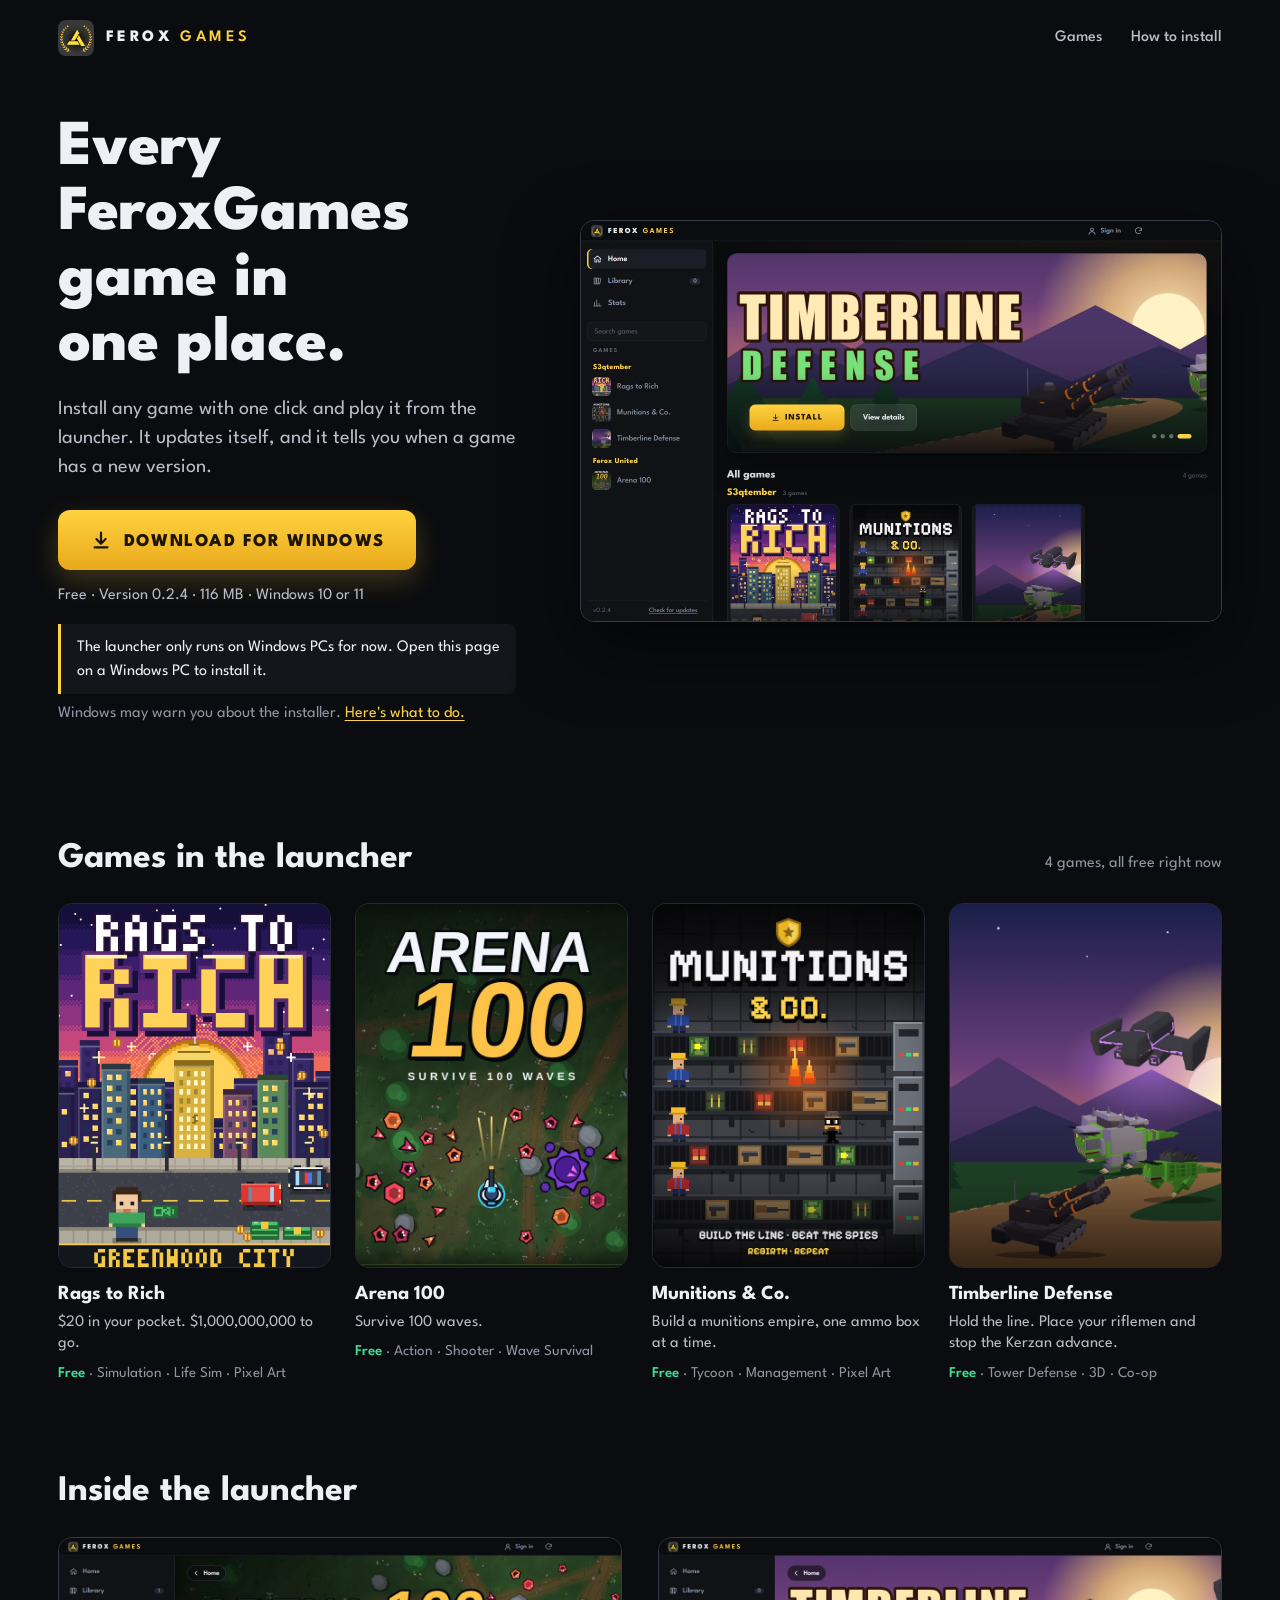
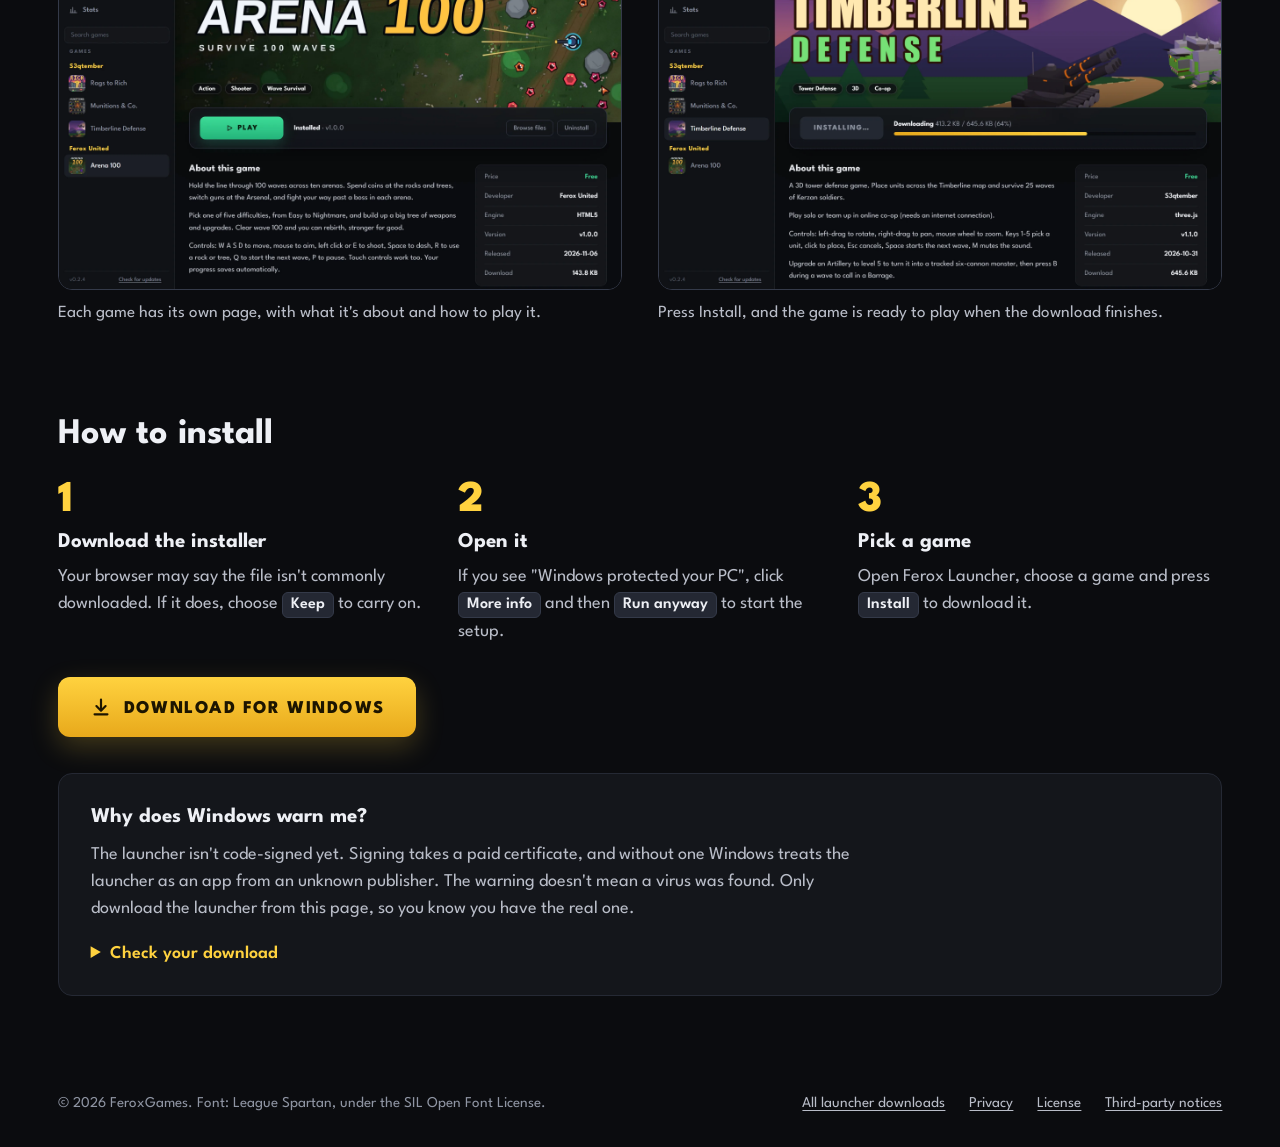
==== commit 7e6c63a7: "Download page: launcher 0.2.4; developer groups in the game list" ====
--- a/index.html
+++ b/index.html
@@ -42,11 +42,11 @@
           <h1>Every FeroxGames game in one place.</h1>
           <p class="lede">Install any game with one click and play it from the launcher. It updates itself, and it tells you when a game has a new version.</p>
 
-          <a class="download" href="https://github.com/FeroxGames/ferox-games/releases/download/launcher/Ferox-Launcher-Setup-0.2.3.exe">
+          <a class="download" href="https://github.com/FeroxGames/ferox-games/releases/download/launcher/Ferox-Launcher-Setup-0.2.4.exe">
             <svg viewBox="0 0 24 24" aria-hidden="true"><path d="M12 4v11" /><path d="m7 11 5 5 5-5" /><path d="M5 20h14" /></svg>
             Download for Windows
           </a>
-          <p class="spec">Free · Version 0.2.3 · 116 MB · Windows 10 or 11</p>
+          <p class="spec">Free · Version 0.2.4 · 116 MB · Windows 10 or 11</p>
           <p class="not-windows" id="not-windows" hidden>The launcher only runs on Windows PCs for now. Open this page on a Windows PC to install it.</p>
           <p class="hint">Windows may warn you about the installer. <a href="#install">Here's what to do.</a></p>
         </div>
@@ -101,7 +101,7 @@
           </li>
         </ol>
 
-        <a class="download" href="https://github.com/FeroxGames/ferox-games/releases/download/launcher/Ferox-Launcher-Setup-0.2.3.exe">
+        <a class="download" href="https://github.com/FeroxGames/ferox-games/releases/download/launcher/Ferox-Launcher-Setup-0.2.4.exe">
           <svg viewBox="0 0 24 24" aria-hidden="true"><path d="M12 4v11" /><path d="m7 11 5 5 5-5" /><path d="M5 20h14" /></svg>
           Download for Windows
         </a>
@@ -112,9 +112,9 @@
           <details>
             <summary>Check your download</summary>
             <p>If you want to be sure the file is intact, its SHA-256 checksum should be:</p>
-            <code>a7115ada4bf0aab5ce58894ad035b247bee9ae13aaf5a74febe7538a9c857256</code>
+            <code>e69575aedb37cf9ec174a6d482644e3a40b4ec04e47fac7f1fa98a0d428e932e</code>
             <p>To see your file's checksum, run this in PowerShell:</p>
-            <code>Get-FileHash "$env:USERPROFILE\Downloads\Ferox-Launcher-Setup-0.2.3.exe"</code>
+            <code>Get-FileHash "$env:USERPROFILE\Downloads\Ferox-Launcher-Setup-0.2.4.exe"</code>
           </details>
         </div>
       </section>
